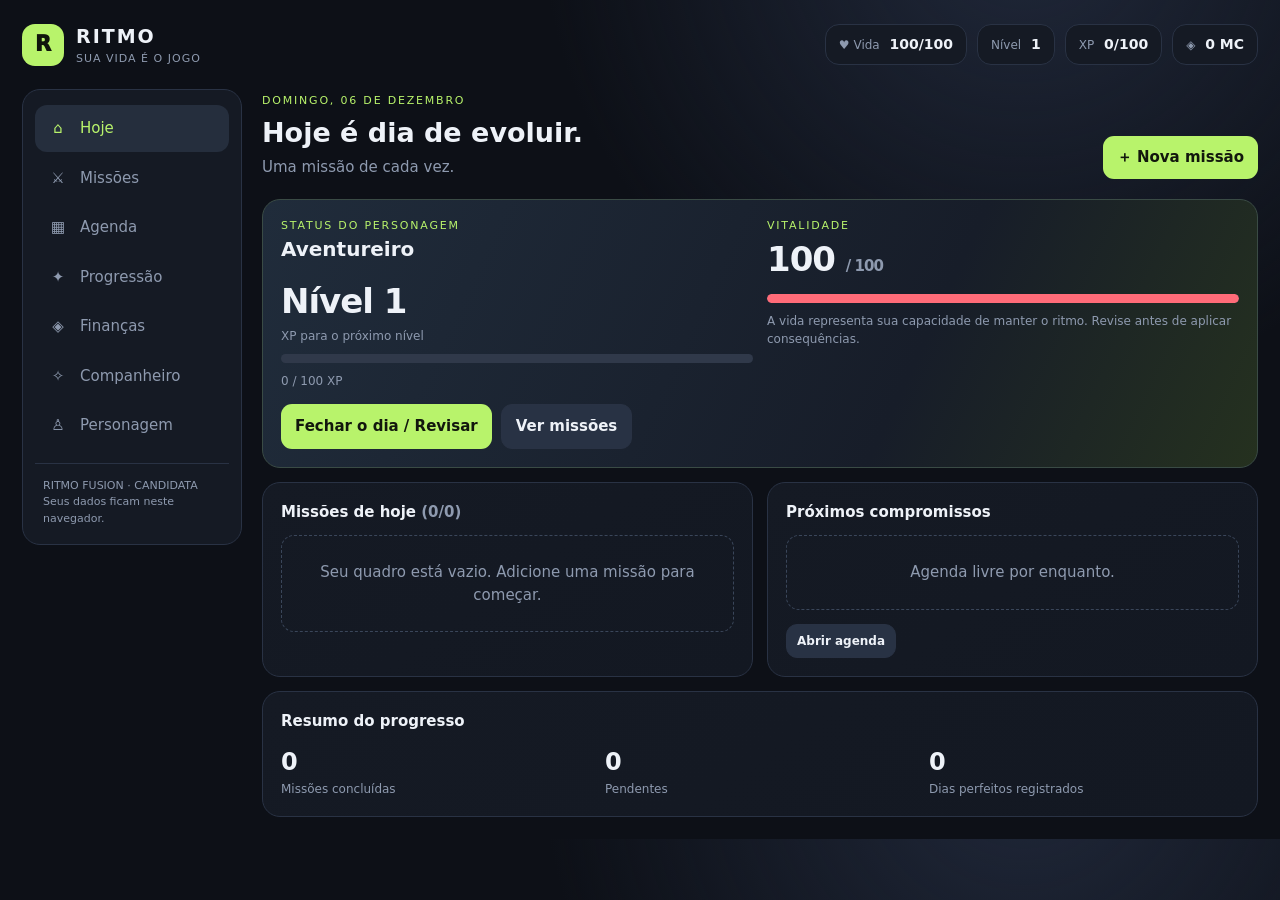
==== ritmo-fusion-completo.html @ b6265503 "Add files via upload" ====
<!DOCTYPE html>
<html lang="pt-BR">
<head>
<meta charset="UTF-8">
<meta name="viewport" content="width=device-width, initial-scale=1.0">
<meta name="theme-color" content="#10131b">
<title>RITMO | Sua vida é o jogo</title>
<style>
:root{--bg:#0d1017;--panel:#151a24;--panel2:#1b2230;--line:#293244;--text:#eef2f8;--muted:#8e9aaf;--lime:#b8f36b;--cyan:#63d8e6;--purple:#a98bff;--red:#ff6b78;--gold:#f5c86a;--radius:18px}
*{box-sizing:border-box}body{margin:0;background:radial-gradient(circle at 80% -10%,#20283a 0,transparent 35%),var(--bg);color:var(--text);font:15px/1.5 Inter,ui-sans-serif,system-ui,-apple-system,Segoe UI,sans-serif}
button,input,select,textarea{font:inherit}button{cursor:pointer;border:0}.app{max-width:1440px;margin:auto;padding:22px}.top{display:flex;align-items:center;justify-content:space-between;gap:18px;margin-bottom:22px}.brand{display:flex;align-items:center;gap:12px}.logo{width:42px;height:42px;border-radius:13px;background:var(--lime);color:#10150c;display:grid;place-items:center;font-weight:950;font-size:21px}.brand h1{font-size:19px;letter-spacing:2px;margin:0}.brand small{display:block;color:var(--muted);font-size:11px;letter-spacing:1px}.hud{display:flex;gap:10px;flex-wrap:wrap}.pill{background:var(--panel);border:1px solid var(--line);border-radius:14px;padding:9px 13px;color:var(--muted);font-size:12px}.pill b{color:var(--text);font-size:14px;margin-left:6px}.layout{display:grid;grid-template-columns:220px minmax(0,1fr);gap:20px}.side{background:var(--panel);border:1px solid var(--line);border-radius:var(--radius);padding:12px;height:max-content;position:sticky;top:16px}.nav{width:100%;display:flex;align-items:center;gap:11px;text-align:left;padding:12px;border-radius:12px;background:transparent;color:var(--muted);margin:3px 0}.nav.active,.nav:hover{background:#252e3d;color:var(--lime)}.nav span:first-child{width:22px;text-align:center}.side-note{border-top:1px solid var(--line);margin-top:14px;padding:14px 8px 5px;color:var(--muted);font-size:11px}.main{min-width:0}.page{display:none}.page.active{display:block}.page-head{display:flex;align-items:flex-end;justify-content:space-between;gap:16px;margin:4px 0 20px}.eyebrow{color:var(--lime);font-size:11px;letter-spacing:1.8px;text-transform:uppercase}.page h2{font-size:27px;margin:3px 0}.muted{color:var(--muted)}.grid{display:grid;gap:14px}.grid.two{grid-template-columns:repeat(2,minmax(0,1fr))}.grid.three{grid-template-columns:repeat(3,minmax(0,1fr))}.card{background:linear-gradient(145deg,var(--panel),#131822);border:1px solid var(--line);border-radius:var(--radius);padding:18px;min-width:0}.card h3{margin:0 0 12px;font-size:15px}.hero{background:linear-gradient(115deg,#202c3b,#171d29 65%,#25311f);border-color:#3a4b45}.hero h3{font-size:20px}.big{font-size:34px;font-weight:800;letter-spacing:-1px}.stat{font-size:24px;font-weight:800}.label{font-size:12px;color:var(--muted)}.bar{height:9px;background:#30394a;border-radius:99px;overflow:hidden;margin:9px 0}.bar i{display:block;height:100%;background:var(--lime);border-radius:99px;width:0;transition:width .25s}.bar.xp i{background:var(--purple)}.bar.hp i{background:var(--red)}.actions{display:flex;gap:9px;flex-wrap:wrap;margin-top:14px}.btn{background:var(--lime);color:#12170d;padding:10px 14px;border-radius:11px;font-weight:750}.btn.secondary{background:#283244;color:var(--text);border:1px solid var(--line)}.btn.danger{background:#542b35;color:#ffdce0}.btn.small{padding:7px 10px;font-size:12px}.list{display:grid;gap:9px}.item{display:flex;align-items:center;gap:12px;padding:12px;background:#1a202c;border:1px solid var(--line);border-radius:13px}.item-main{flex:1;min-width:0}.item-title{font-weight:700}.item-meta{font-size:12px;color:var(--muted)}.tag{font-size:10px;text-transform:uppercase;letter-spacing:.8px;padding:4px 7px;border-radius:7px;background:#283244;color:var(--cyan)}.tag.habit{color:var(--lime)}.tag.daily{color:var(--purple)}.tag.task{color:var(--gold)}.check{width:22px;height:22px;border:1px solid #59667b;border-radius:7px;background:transparent;color:var(--lime);font-weight:900}.check.done{background:#31442a;border-color:var(--lime)}.empty{padding:25px;text-align:center;color:var(--muted);border:1px dashed #3a465a;border-radius:13px}.field{display:grid;gap:6px;margin-bottom:12px}.field label{font-size:12px;color:var(--muted)}input,select,textarea{width:100%;background:#101620;color:var(--text);border:1px solid var(--line);border-radius:10px;padding:10px;outline:none}input:focus,select:focus,textarea:focus{border-color:var(--lime)}.form-grid{display:grid;grid-template-columns:1fr 1fr;gap:10px}.metric{display:flex;justify-content:space-between;gap:10px;padding:10px 0;border-bottom:1px solid var(--line)}.metric:last-child{border:0}.positive{color:var(--lime)}.negative{color:var(--red)}.chart{width:100%;height:210px;display:block}.tabs{display:flex;gap:7px;flex-wrap:wrap;margin-bottom:14px}.filter{padding:7px 11px;background:#202938;color:var(--muted);border-radius:9px;font-size:12px}.filter.active{background:#35452c;color:var(--lime)}.notice{border-left:3px solid var(--gold);padding:11px 13px;background:#29271f;color:#e9d8a9;border-radius:8px;font-size:13px}.bottom{display:none}.modal-backdrop{position:fixed;inset:0;background:#05070bcc;display:none;place-items:center;padding:18px;z-index:5}.modal-backdrop.open{display:grid}.modal{width:min(560px,100%);max-height:90vh;overflow:auto;background:var(--panel);border:1px solid var(--line);border-radius:20px;padding:20px}.modal-head{display:flex;justify-content:space-between;align-items:center;margin-bottom:16px}.close{background:transparent;color:var(--muted);font-size:22px}.toast{position:fixed;bottom:20px;right:20px;background:#26352a;border:1px solid #56734b;color:#e8ffd9;padding:12px 16px;border-radius:12px;display:none;z-index:10}
@media(max-width:850px){.layout{grid-template-columns:1fr}.side{display:none}.bottom{position:fixed;bottom:0;left:0;right:0;display:flex;justify-content:space-around;background:#111722f2;border-top:1px solid var(--line);padding:8px 3px calc(8px + env(safe-area-inset-bottom));z-index:4;backdrop-filter:blur(12px)}.bottom .nav{display:grid;justify-items:center;gap:2px;margin:0;padding:7px 3px;font-size:10px}.bottom .nav span:first-child{font-size:17px}.app{padding:14px 14px 90px}.top{align-items:flex-start}.hud{justify-content:flex-end}.pill{padding:7px 9px}.grid.three{grid-template-columns:1fr 1fr}}@media(max-width:560px){.grid.two,.grid.three,.form-grid{grid-template-columns:1fr}.page-head{align-items:flex-start;flex-direction:column}.brand small{display:none}.hud .pill:nth-child(3){display:none}.big{font-size:29px}}
</style>
</head>
<body>
<div class="app">
<header class="top">
 <div class="brand"><div class="logo">R</div><div><h1>RITMO</h1><small>SUA VIDA É O JOGO</small></div></div>
 <div class="hud">
  <div class="pill">♥ Vida <b id="hudHp">100/100</b></div>
  <div class="pill">Nível <b id="hudLevel">1</b></div>
  <div class="pill">XP <b id="hudXp">0/100</b></div>
  <div class="pill">◈ <b id="hudCoins">0 MC</b></div>
 </div>
</header>
<div class="layout">
<aside class="side" id="sideNav"></aside>
<main class="main">
<section class="page active" id="page-today">
 <div class="page-head"><div><div class="eyebrow" id="todayDate">SEU DIA</div><h2>Hoje é dia de evoluir.</h2><div class="muted" id="greeting">Uma missão de cada vez.</div></div><button class="btn" onclick="openMission()">＋ Nova missão</button></div>
 <div class="card hero">
  <div class="grid two">
   <div><div class="eyebrow">STATUS DO PERSONAGEM</div><h3 id="heroName">Aventureiro</h3><div class="big" id="heroLevel">Nível 1</div><div class="label">XP para o próximo nível</div><div class="bar xp"><i id="heroXpBar"></i></div><div class="label" id="heroXpText">0 / 100 XP</div></div>
   <div><div class="eyebrow">VITALIDADE</div><div class="big" id="heroHp">100 <small style="font-size:15px;color:var(--muted)">/ 100</small></div><div class="bar hp"><i id="heroHpBar"></i></div><div class="label">A vida representa sua capacidade de manter o ritmo. Revise antes de aplicar consequências.</div></div>
  </div>
  <div class="actions"><button class="btn" onclick="go('review')">Fechar o dia / Revisar</button><button class="btn secondary" onclick="go('missions')">Ver missões</button></div>
 </div>
 <div class="grid two" style="margin-top:14px">
  <div class="card"><h3>Missões de hoje <span class="muted" id="todayCount"></span></h3><div class="list" id="todayMissions"></div></div>
  <div class="card"><h3>Próximos compromissos</h3><div class="list" id="todayEvents"></div><div class="actions"><button class="btn secondary small" onclick="go('agenda')">Abrir agenda</button></div></div>
 </div>
 <div class="card" style="margin-top:14px"><h3>Resumo do progresso</h3><div class="grid three"><div><div class="stat" id="doneStat">0</div><div class="label">Missões concluídas</div></div><div><div class="stat" id="pendingStat">0</div><div class="label">Pendentes</div></div><div><div class="stat" id="streakStat">0</div><div class="label">Dias perfeitos registrados</div></div></div></div>
</section>
<section class="page" id="page-missions">
 <div class="page-head"><div><div class="eyebrow">EXECUÇÃO</div><h2>Missões</h2><div class="muted">Transforme intenção em ação.</div></div><button class="btn" onclick="openMission()">＋ Nova missão</button></div>
 <div class="tabs" id="missionFilters"><button class="filter active" data-filter="all">Todas</button><button class="filter" data-filter="habit">Hábitos</button><button class="filter" data-filter="daily">Diárias</button><button class="filter" data-filter="task">Tarefas</button><button class="filter" data-filter="pending">Pendentes</button><button class="filter" data-filter="done">Concluídas</button></div>
 <div class="card"><div class="list" id="allMissions"></div></div>
</section>
<section class="page" id="page-agenda">
 <div class="page-head"><div><div class="eyebrow">TEMPO E COMPROMISSOS</div><h2>Agenda</h2><div class="muted">Enxergue o que vem pela frente.</div></div></div>
 <div class="grid two"><div class="card"><h3>Novo compromisso</h3><form id="eventForm"><div class="field"><label>Título</label><input id="eventTitle" required placeholder="Ex.: Estudar Python"></div><div class="form-grid"><div class="field"><label>Data</label><input id="eventDate" type="date" required></div><div class="field"><label>Horário</label><input id="eventTime" type="time"></div></div><div class="field"><label>Descrição</label><textarea id="eventDesc" rows="2" placeholder="Detalhes opcionais"></textarea></div><button class="btn">Salvar compromisso</button></form></div><div class="card"><h3>Compromissos cadastrados</h3><div class="list" id="eventList"></div></div></div>
</section>
<section class="page" id="page-progression">
 <div class="page-head"><div><div class="eyebrow">EVOLUÇÃO DO JOGADOR</div><h2>Progressão</h2><div class="muted">O histórico mostra o caminho, não só o placar.</div></div></div>
 <div class="grid three"><div class="card"><div class="label">Nível atual</div><div class="stat" id="progLevel">1</div></div><div class="card"><div class="label">XP acumulado</div><div class="stat" id="progXp">0</div></div><div class="card"><div class="label">Dias perfeitos</div><div class="stat" id="progPerfect">0</div></div></div>
 <div class="grid two" style="margin-top:14px"><div class="card"><h3>Conquistas</h3><div class="list" id="achievements"></div></div><div class="card"><h3>Vitórias pessoais</h3><form id="winForm"><div class="field"><label>Qual foi sua vitória?</label><input id="winTitle" required placeholder="Ex.: Terminei um curso"></div><button class="btn">Registrar vitória</button></form><div class="list" id="wins" style="margin-top:12px"></div></div></div>
 <div class="card" style="margin-top:14px"><h3>Histórico de atividade</h3><div class="list" id="history"></div></div>
</section>
<section class="page" id="page-finance">
 <div class="page-head"><div><div class="eyebrow">ECONOMIA DO JOGO</div><h2>Finanças</h2><div class="muted">Entradas, saídas e evolução dos microcoins.</div></div><button class="btn" onclick="openTransaction()">＋ Movimentação</button></div>
 <div class="grid three"><div class="card"><div class="label">Saldo atual</div><div class="stat" id="balance">0 MC</div></div><div class="card"><div class="label">Total de entradas</div><div class="stat positive" id="income">+0 MC</div></div><div class="card"><div class="label">Total de saídas</div><div class="stat negative" id="expense">-0 MC</div></div></div>
 <div class="grid two" style="margin-top:14px"><div class="card"><h3>Entradas × saídas</h3><canvas id="financeChart" class="chart" aria-label="Gráfico de entradas e saídas"></canvas><div class="label">Valores acumulados registrados no histórico.</div></div><div class="card"><h3>Registrar movimentação</h3><form id="transactionForm"><div class="form-grid"><div class="field"><label>Tipo</label><select id="txType"><option value="in">Entrada</option><option value="out">Saída</option></select></div><div class="field"><label>Valor em MC</label><input id="txAmount" type="number" min="1" required></div></div><div class="field"><label>Categoria</label><select id="txCategory"><option>Recompensa de missão</option><option>Bônus</option><option>Curativo</option><option>Consumível</option><option>Desbloqueio</option><option>Outro</option></select></div><div class="field"><label>Descrição</label><input id="txDesc" placeholder="Detalhe da movimentação"></div><button class="btn">Registrar</button></form></div></div>
 <div class="card" style="margin-top:14px"><h3>Extrato</h3><div class="list" id="transactions"></div></div>
 <p class="notice" style="margin-top:14px">Microcoins e XP são sistemas separados. Esta versão registra movimentações manuais e recompensas demonstrativas. Regras definitivas de recompensa, loja e conversão precisam ser homologadas.</p>
</section>
<section class="page" id="page-companion">
 <div class="page-head"><div><div class="eyebrow">CENTRAL DE APOIO</div><h2>Companheiro</h2><div class="muted">Um espaço para pensar o próximo movimento.</div></div></div>
 <div class="card"><div class="eyebrow">WATTSON LOCAL · DEMONSTRAÇÃO</div><h3>Como posso ajudar na sua jornada?</h3><div class="list" id="chatMessages"><div class="item"><div class="item-main">Vamos transformar seus objetivos em missões claras. O que está ocupando sua cabeça hoje?</div></div></div><form id="chatForm" style="display:flex;gap:8px;margin-top:14px"><input id="chatInput" placeholder="Escreva sua mensagem..." required><button class="btn">Enviar</button></form><p class="label" style="margin-top:10px">Este companheiro é local e demonstrativo. Não há conexão com um modelo de IA nesta versão.</p></div>
</section>
<section class="page" id="page-character">
 <div class="page-head"><div><div class="eyebrow">IDENTIDADE</div><h2>Personagem</h2><div class="muted">Configure quem está vivendo esta jornada.</div></div></div>
 <div class="grid two"><div class="card"><h3>Ficha do personagem</h3><form id="profileForm"><div class="field"><label>Seu nome</label><input id="profileName" placeholder="Como podemos chamar você?"></div><div class="field"><label>Nome de guerreiro</label><input id="warriorName" placeholder="Seu codinome"></div><div class="field"><label>Classe</label><select id="className"><option>Explorador</option><option>Guardião</option><option>Cientista</option><option>Artista</option><option>Batedor</option></select></div><div class="field"><label>Objetivo principal</label><textarea id="goal" rows="3" placeholder="O que você quer construir?"></textarea></div><div class="field"><label>Regra pessoal</label><input id="personalRule" placeholder="Ex.: Feito é melhor que perfeito"></div><button class="btn">Salvar personagem</button></form></div><div class="card"><h3>Regras de jornada</h3><p class="muted">As consequências são aplicadas somente após sua revisão. O RITMO não deve presumir que uma missão falhou só porque não foi marcada.</p><div class="metric"><span>Confirmação manual</span><b class="positive">Ativa</b></div><div class="metric"><span>Vida excedente</span><b>Não convertida automaticamente</b></div><div class="metric"><span>Histórico</span><b>Local neste dispositivo</b></div><div class="actions"><button class="btn secondary" onclick="exportData()">Exportar dados</button><button class="btn danger" onclick="resetData()">Zerar demonstração</button></div></div></div>
</section>
<section class="page" id="page-review">
 <div class="page-head"><div><div class="eyebrow">FECHAMENTO DO DIA</div><h2>Revisão diária</h2><div class="muted">Você confirma o que aconteceu. Só então o sistema calcula consequências.</div></div><button class="btn secondary" onclick="go('today')">Voltar</button></div>
 <div class="card"><h3>Como foi seu dia?</h3><div class="grid three" id="reviewStats"></div><div class="notice" style="margin:14px 0">Marque cada missão como concluída ou não realizada. Missões sem confirmação ficam pendentes e não geram dano automaticamente.</div><div class="list" id="reviewList"></div><div class="field" style="margin-top:14px"><label>Nota sobre o dia (opcional)</label><textarea id="reviewNote" rows="3" placeholder="O que funcionou? O que dificultou?"></textarea></div><button class="btn" onclick="saveReview()">Confirmar revisão</button></div>
</section>
</main></div>
<nav class="bottom" id="bottomNav"></nav>
</div>
<div class="modal-backdrop" id="missionModal"><div class="modal"><div class="modal-head"><h3>Nova missão</h3><button class="close" onclick="closeModal('missionModal')">×</button></div><form id="missionForm"><div class="field"><label>Nome da missão</label><input id="missionTitle" required placeholder="Ex.: Estudar programação"></div><div class="field"><label>Descrição</label><textarea id="missionDescription" rows="2"></textarea></div><div class="form-grid"><div class="field"><label>Categoria</label><select id="missionType"><option value="habit">Hábito</option><option value="daily">Diária</option><option value="task">Tarefa</option></select></div><div class="field"><label>Prioridade</label><select id="missionPriority"><option>Normal</option><option>Alta</option><option>Crítica</option></select></div><div class="field"><label>XP da missão</label><input id="missionXp" type="number" min="1" value="20"></div><div class="field"><label>Impacto na vida</label><input id="missionDamage" type="number" min="0" value="5"></div><div class="field"><label>Horário</label><input id="missionTime" type="time"></div><div class="field"><label>Duração (min)</label><input id="missionDuration" type="number" min="5" max="480" value="30"></div><div class="field"><label>Data de início</label><input id="missionStart" type="date"></div><div class="field"><label>Prazo (opcional)</label><input id="missionDue" type="date"></div></div><div class="field"><label>Dias da semana para hábitos/diárias</label><input id="missionDays" placeholder="Ex.: seg, qua, sex"></div><button class="btn">Salvar missão</button></form></div></div>
<div class="modal-backdrop" id="transactionModal"><div class="modal"><div class="modal-head"><h3>Movimentação financeira</h3><button class="close" onclick="closeModal('transactionModal')">×</button></div><p class="muted">Use o formulário da aba Finanças para registrar entradas e saídas.</p><button class="btn" onclick="closeModal('transactionModal');go('finance')">Ir para Finanças</button></div></div>
<div class="toast" id="toast"></div>
<script>
const KEY='ritmo_fusion_v1';
const today=()=>new Date().toISOString().slice(0,10);
const seed={profile:{name:'Aventureiro',warrior:'',className:'Explorador',goal:'',rule:''},level:1,xp:0,hp:100,maxHp:100,coins:0,missions:[],events:[],transactions:[],history:[],wins:[],perfectDays:0,lastReview:null};
let state=load();
function load(){try{return {...seed,...JSON.parse(localStorage.getItem(KEY)||'{}')}}catch{return structuredClone(seed)}}
function save(){localStorage.setItem(KEY,JSON.stringify(state));render()}
function toast(s){let t=document.getElementById('toast');t.textContent=s;t.style.display='block';setTimeout(()=>t.style.display='none',2300)}
const navItems=[['today','⌂','Hoje'],['missions','⚔','Missões'],['agenda','▦','Agenda'],['progression','✦','Progressão'],['finance','◈','Finanças'],['companion','✧','Companheiro'],['character','♙','Personagem']];
function navHtml(){return navItems.map(([id,ic,n])=>`<button class="nav ${id==='today'?'active':''}" data-page="${id}"><span>${ic}</span><span>${n}</span></button>`).join('')}
document.getElementById('sideNav').innerHTML=navHtml()+'<div class="side-note">RITMO FUSION · CANDIDATA<br>Seus dados ficam neste navegador.</div>';
document.getElementById('bottomNav').innerHTML=navHtml();
function go(id){document.querySelectorAll('.page').forEach(p=>p.classList.toggle('active',p.id==='page-'+id));document.querySelectorAll('.nav').forEach(n=>n.classList.toggle('active',n.dataset.page===id));if(id==='review')renderReview();window.scrollTo({top:0,behavior:'smooth'})}
document.addEventListener('click',e=>{let n=e.target.closest('[data-page]');if(n)go(n.dataset.page)});
function openMission(){document.getElementById('missionStart').value=today();document.getElementById('missionModal').classList.add('open')}
function closeModal(id){document.getElementById(id).classList.remove('open')}
document.querySelectorAll('.modal-backdrop').forEach(m=>m.addEventListener('click',e=>{if(e.target===m)m.classList.remove('open')}));
document.getElementById('missionForm').addEventListener('submit',e=>{e.preventDefault();state.missions.push({id:crypto.randomUUID(),title:val('missionTitle'),description:val('missionDescription'),type:val('missionType'),priority:val('missionPriority'),xp:+val('missionXp'),damage:+val('missionDamage'),time:val('missionTime'),duration:+val('missionDuration'),start:val('missionStart'),due:val('missionDue'),days:val('missionDays'),done:false,created:today()});e.target.reset();closeModal('missionModal');save();toast('Missão criada.')});
function val(id){return document.getElementById(id).value}
function missionRow(m,review=false){return `<div class="item"><button class="check ${m.done?'done':''}" onclick="toggleMission('${m.id}')">${m.done?'✓':''}</button><div class="item-main"><div class="item-title">${esc(m.title)}</div><div class="item-meta">${m.type} · ${m.xp} XP · ${m.time||'Sem horário'} ${m.due?'· Prazo '+m.due:''}</div></div><span class="tag ${m.type}">${m.type}</span>${review?`<button class="btn small secondary" onclick="markFailed('${m.id}')">Não realizada</button>`:`<button class="btn small secondary" onclick="removeMission('${m.id}')">×</button>`}</div>`}
function esc(s=''){return String(s).replace(/[&<>"']/g,c=>({'&':'&amp;','<':'&lt;','>':'&gt;','"':'&quot;',"'":'&#39;'}[c]))}
function toggleMission(id){let m=state.missions.find(x=>x.id===id);if(!m)return;m.done=!m.done;if(m.done){state.xp+=m.xp;let lv=100*state.level;if(state.xp>=lv){state.xp-=lv;state.level++;state.maxHp+=5;state.hp=Math.min(state.maxHp,state.hp+10);toast('Level up! Você evoluiu.')}let reward=Math.max(1,Math.round(m.xp/10));state.coins+=reward;state.transactions.push({id:crypto.randomUUID(),type:'in',amount:reward,category:'Recompensa de missão',desc:m.title,date:today()});}save()}
function removeMission(id){state.missions=state.missions.filter(x=>x.id!==id);save()}
function markFailed(id){let m=state.missions.find(x=>x.id===id);if(m){m.review='failed';toast('Marcada para revisão como não realizada.')}renderReview()}
function renderMissions(){let f=document.querySelector('.filter.active')?.dataset.filter||'all';let arr=state.missions.filter(m=>f==='all'||f===m.type||f==='pending'&&!m.done||f==='done'&&m.done);document.getElementById('allMissions').innerHTML=arr.length?arr.map(m=>missionRow(m)).join(''):'<div class="empty">Nenhuma missão neste filtro. Crie a primeira.</div>';document.getElementById('todayMissions').innerHTML=state.missions.length?state.missions.slice(0,5).map(m=>missionRow(m)).join(''):'<div class="empty">Seu quadro está vazio. Adicione uma missão para começar.</div>';document.getElementById('todayCount').textContent=`(${state.missions.filter(m=>m.done).length}/${state.missions.length})`;document.getElementById('doneStat').textContent=state.missions.filter(m=>m.done).length;document.getElementById('pendingStat').textContent=state.missions.filter(m=>!m.done).length}
document.getElementById('missionFilters').addEventListener('click',e=>{let b=e.target.closest('[data-filter]');if(!b)return;document.querySelectorAll('.filter').forEach(x=>x.classList.toggle('active',x===b));renderMissions()});
document.getElementById('eventForm').addEventListener('submit',e=>{e.preventDefault();state.events.push({id:crypto.randomUUID(),title:val('eventTitle'),date:val('eventDate'),time:val('eventTime'),desc:val('eventDesc')});e.target.reset();save();toast('Compromisso salvo.')});
function renderEvents(){let a=state.events.slice().sort((x,y)=>(x.date+x.time).localeCompare(y.date+y.time));let html=a.map(ev=>`<div class="item"><div class="item-main"><div class="item-title">${esc(ev.title)}</div><div class="item-meta">${ev.date} · ${ev.time||'Horário livre'} ${ev.desc?'· '+esc(ev.desc):''}</div></div><button class="btn small secondary" onclick="removeEvent('${ev.id}')">×</button></div>`).join('')||'<div class="empty">Nenhum compromisso cadastrado.</div>';document.getElementById('eventList').innerHTML=html;document.getElementById('todayEvents').innerHTML=a.filter(x=>x.date>=today()).slice(0,4).map(x=>`<div class="item"><div class="item-main"><div class="item-title">${esc(x.title)}</div><div class="item-meta">${x.date} · ${x.time||'Sem horário'}</div></div></div>`).join('')||'<div class="empty">Agenda livre por enquanto.</div>'}
function removeEvent(id){state.events=state.events.filter(x=>x.id!==id);save()}
function renderReview(){let pending=state.missions.filter(m=>!m.done);document.getElementById('reviewStats').innerHTML=`<div class="card"><div class="label">Concluídas</div><div class="stat positive">${state.missions.filter(m=>m.done).length}</div></div><div class="card"><div class="label">Pendentes</div><div class="stat">${pending.length}</div></div><div class="card"><div class="label">Vida atual</div><div class="stat">${state.hp}/${state.maxHp}</div></div>`;document.getElementById('reviewList').innerHTML=state.missions.length?state.missions.map(m=>`<div class="item"><div class="item-main"><div class="item-title">${esc(m.title)}</div><div class="item-meta">${m.done?'Concluída':'Ainda não confirmada'} · impacto potencial ${m.damage} HP</div></div><span class="tag">${m.done?'OK':'REVISAR'}</span></div>`).join(''):'<div class="empty">Não há missões cadastradas.</div>'}
function saveReview(){let failed=state.missions.filter(m=>!m.done);let damage=failed.reduce((s,m)=>s+m.damage,0);state.hp=Math.max(0,state.hp-damage);state.history.unshift({date:today(),done:state.missions.filter(m=>m.done).length,failed:failed.length,damage,note:val('reviewNote')});if(failed.length===0&&state.missions.length){state.perfectDays++;state.hp=Math.min(state.maxHp,state.hp+10);state.history[0].perfect=true}state.lastReview=today();state.missions.forEach(m=>{m.done=false;m.review=null});save();toast(`Revisão salva. ${damage} de dano aplicado após sua confirmação.`);go('today')}
document.getElementById('winForm').addEventListener('submit',e=>{e.preventDefault();state.wins.unshift({title:val('winTitle'),date:today()});e.target.reset();save();toast('Vitória registrada.')});
function renderProgress(){document.getElementById('progLevel').textContent=state.level;document.getElementById('progXp').textContent=state.xp;document.getElementById('progPerfect').textContent=state.perfectDays;document.getElementById('streakStat').textContent=state.perfectDays;document.getElementById('wins').innerHTML=state.wins.map(w=>`<div class="item"><div class="item-main"><b>${esc(w.title)}</b><div class="item-meta">${w.date}</div></div></div>`).join('')||'<div class="empty">Suas vitórias aparecerão aqui.</div>';let ach=[['Primeiro passo',state.missions.length>0],['Em movimento',state.missions.some(m=>m.done)],['Nível 2',state.level>=2],['Dia perfeito',state.perfectDays>0]];document.getElementById('achievements').innerHTML=ach.map(([n,ok])=>`<div class="item"><div class="item-main">${n}</div><span class="tag">${ok?'DESBLOQUEADA':'BLOQUEADA'}</span></div>`).join('');document.getElementById('history').innerHTML=state.history.map(h=>`<div class="item"><div class="item-main"><b>${h.date}</b><div class="item-meta">${h.done} concluídas · ${h.failed} não realizadas · ${h.damage} HP de dano ${h.perfect?'· Dia perfeito':''}</div></div></div>`).join('')||'<div class="empty">O histórico será construído conforme você fecha os dias.</div>'}
document.getElementById('transactionForm').addEventListener('submit',e=>{e.preventDefault();let type=val('txType'),amount=+val('txAmount');if(!amount||amount<1)return;if(type==='out'&&amount>state.coins){toast('Saldo insuficiente.');return}state.transactions.push({id:crypto.randomUUID(),type,amount,category:val('txCategory'),desc:val('txDesc'),date:today()});state.coins+=type==='in'?amount:-amount;e.target.reset();save();toast('Movimentação registrada.')});
function renderFinance(){let ins=state.transactions.filter(t=>t.type==='in').reduce((s,t)=>s+t.amount,0),outs=state.transactions.filter(t=>t.type==='out').reduce((s,t)=>s+t.amount,0);document.getElementById('balance').textContent=state.coins+' MC';document.getElementById('income').textContent='+'+ins+' MC';document.getElementById('expense').textContent='-'+outs+' MC';document.getElementById('transactions').innerHTML=state.transactions.slice().reverse().map(t=>`<div class="item"><div class="item-main"><div class="item-title">${esc(t.desc||t.category)}</div><div class="item-meta">${t.date} · ${esc(t.category)}</div></div><b class="${t.type==='in'?'positive':'negative'}">${t.type==='in'?'+':'-'}${t.amount} MC</b></div>`).join('')||'<div class="empty">Nenhuma movimentação ainda.</div>';drawChart(ins,outs)}
function drawChart(ins,outs){let c=document.getElementById('financeChart'),ctx=c.getContext('2d'),w=c.clientWidth||400,h=210,dpr=devicePixelRatio||1;c.width=w*dpr;c.height=h*dpr;ctx.scale(dpr,dpr);ctx.clearRect(0,0,w,h);let max=Math.max(ins,outs,10),base=h-32;ctx.strokeStyle='#354052';ctx.beginPath();ctx.moveTo(25,base);ctx.lineTo(w-15,base);ctx.stroke();let bw=Math.min(70,w/4);[[ins,'#b8f36b',w*.32,'Entradas'],[outs,'#ff6b78',w*.66,'Saídas']].forEach(([v,color,x,label])=>{let bh=(v/max)*(h-70);ctx.fillStyle=color;ctx.beginPath();ctx.roundRect(x-bw/2,base-bh,bw,bh,7);ctx.fill();ctx.fillStyle='#e7edf6';ctx.textAlign='center';ctx.font='12px sans-serif';ctx.fillText(v+' MC',x,base-bh-9);ctx.fillStyle='#8e9aaf';ctx.fillText(label,x,base+19)})}
document.getElementById('profileForm').addEventListener('submit',e=>{e.preventDefault();state.profile={name:val('profileName'),warrior:val('warriorName'),className:val('className'),goal:val('goal'),rule:val('personalRule')};save();toast('Personagem atualizado.')});
function renderProfile(){let p=state.profile;document.getElementById('profileName').value=p.name||'';document.getElementById('warriorName').value=p.warrior||'';document.getElementById('className').value=p.className||'Explorador';document.getElementById('goal').value=p.goal||'';document.getElementById('personalRule').value=p.rule||''}
document.getElementById('chatForm').addEventListener('submit',e=>{e.preventDefault();let s=val('chatInput');let box=document.getElementById('chatMessages');box.innerHTML+=`<div class="item"><div class="item-main"><b>Você</b><br>${esc(s)}</div></div><div class="item"><div class="item-main"><b>Companheiro</b><br>Mensagem registrada. Posso ajudar a transformar isso em uma missão. Nesta versão, ainda não estou conectado a um modelo de IA.</div></div>`;e.target.reset();box.scrollTop=box.scrollHeight});
function exportData(){let blob=new Blob([JSON.stringify(state,null,2)],{type:'application/json'}),a=document.createElement('a');a.href=URL.createObjectURL(blob);a.download='ritmo-backup-'+today()+'.json';a.click();URL.revokeObjectURL(a.href)}
function resetData(){if(confirm('Isso apagará os dados locais desta demonstração. Deseja continuar?')){localStorage.removeItem(KEY);state=structuredClone(seed);save();renderProfile();toast('Demonstração reiniciada.')}}
function render(){let p=state.profile;document.getElementById('hudHp').textContent=state.hp+'/'+state.maxHp;document.getElementById('hudLevel').textContent=state.level;document.getElementById('hudXp').textContent=state.xp+'/'+(state.level*100);document.getElementById('hudCoins').textContent=state.coins+' MC';document.getElementById('heroName').textContent=p.warrior||p.name||'Aventureiro';document.getElementById('heroLevel').textContent='Nível '+state.level;document.getElementById('heroXpBar').style.width=Math.min(100,state.xp/(state.level*100)*100)+'%';document.getElementById('heroXpText').textContent=state.xp+' / '+state.level*100+' XP';document.getElementById('heroHp').innerHTML=state.hp+' <small style="font-size:15px;color:var(--muted)">/ '+state.maxHp+'</small>';document.getElementById('heroHpBar').style.width=state.hp/state.maxHp*100+'%';document.getElementById('todayDate').textContent=new Date().toLocaleDateString('pt-BR',{weekday:'long',day:'2-digit',month:'long'}).toUpperCase();document.getElementById('greeting').textContent=p.goal?'Objetivo atual: '+p.goal:'Uma missão de cada vez.';renderMissions();renderEvents();renderProgress();renderFinance();renderProfile()}
document.getElementById('eventDate').value=today();
render();
</script>
</body>
</html>
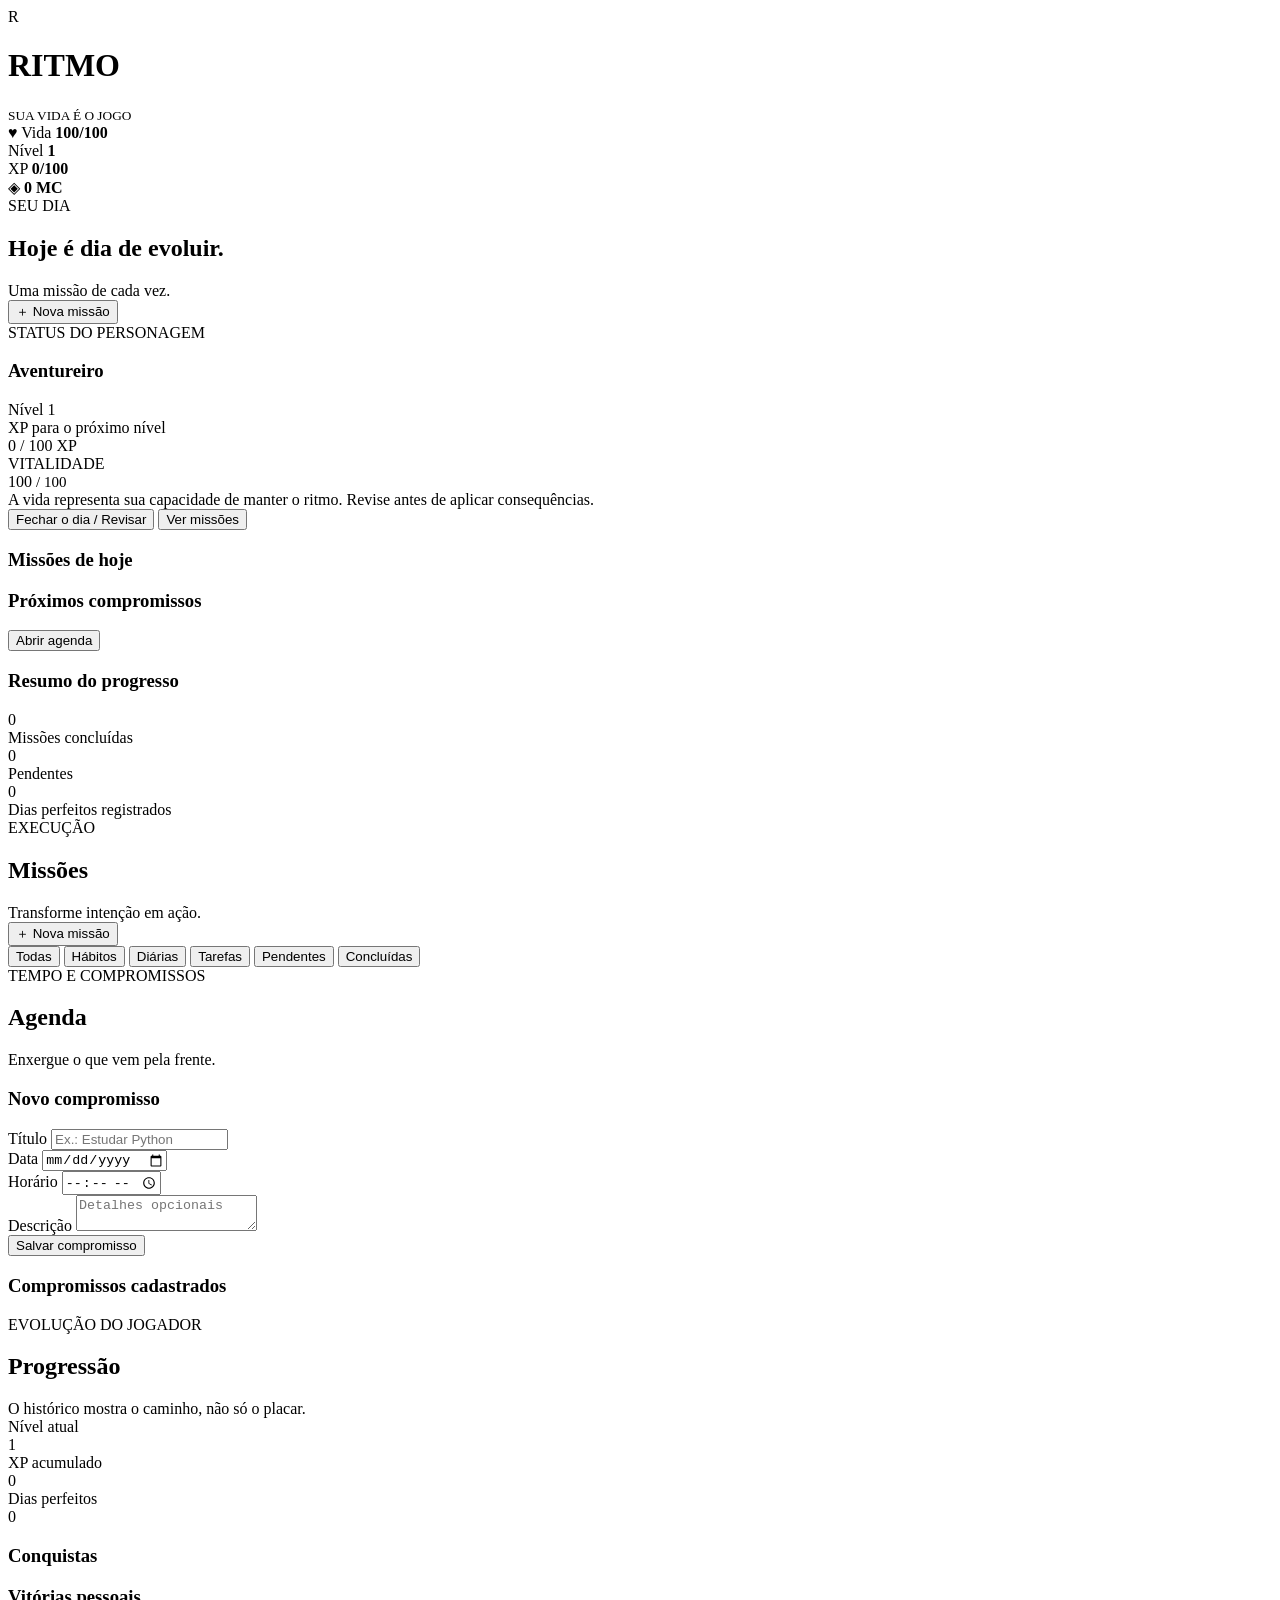
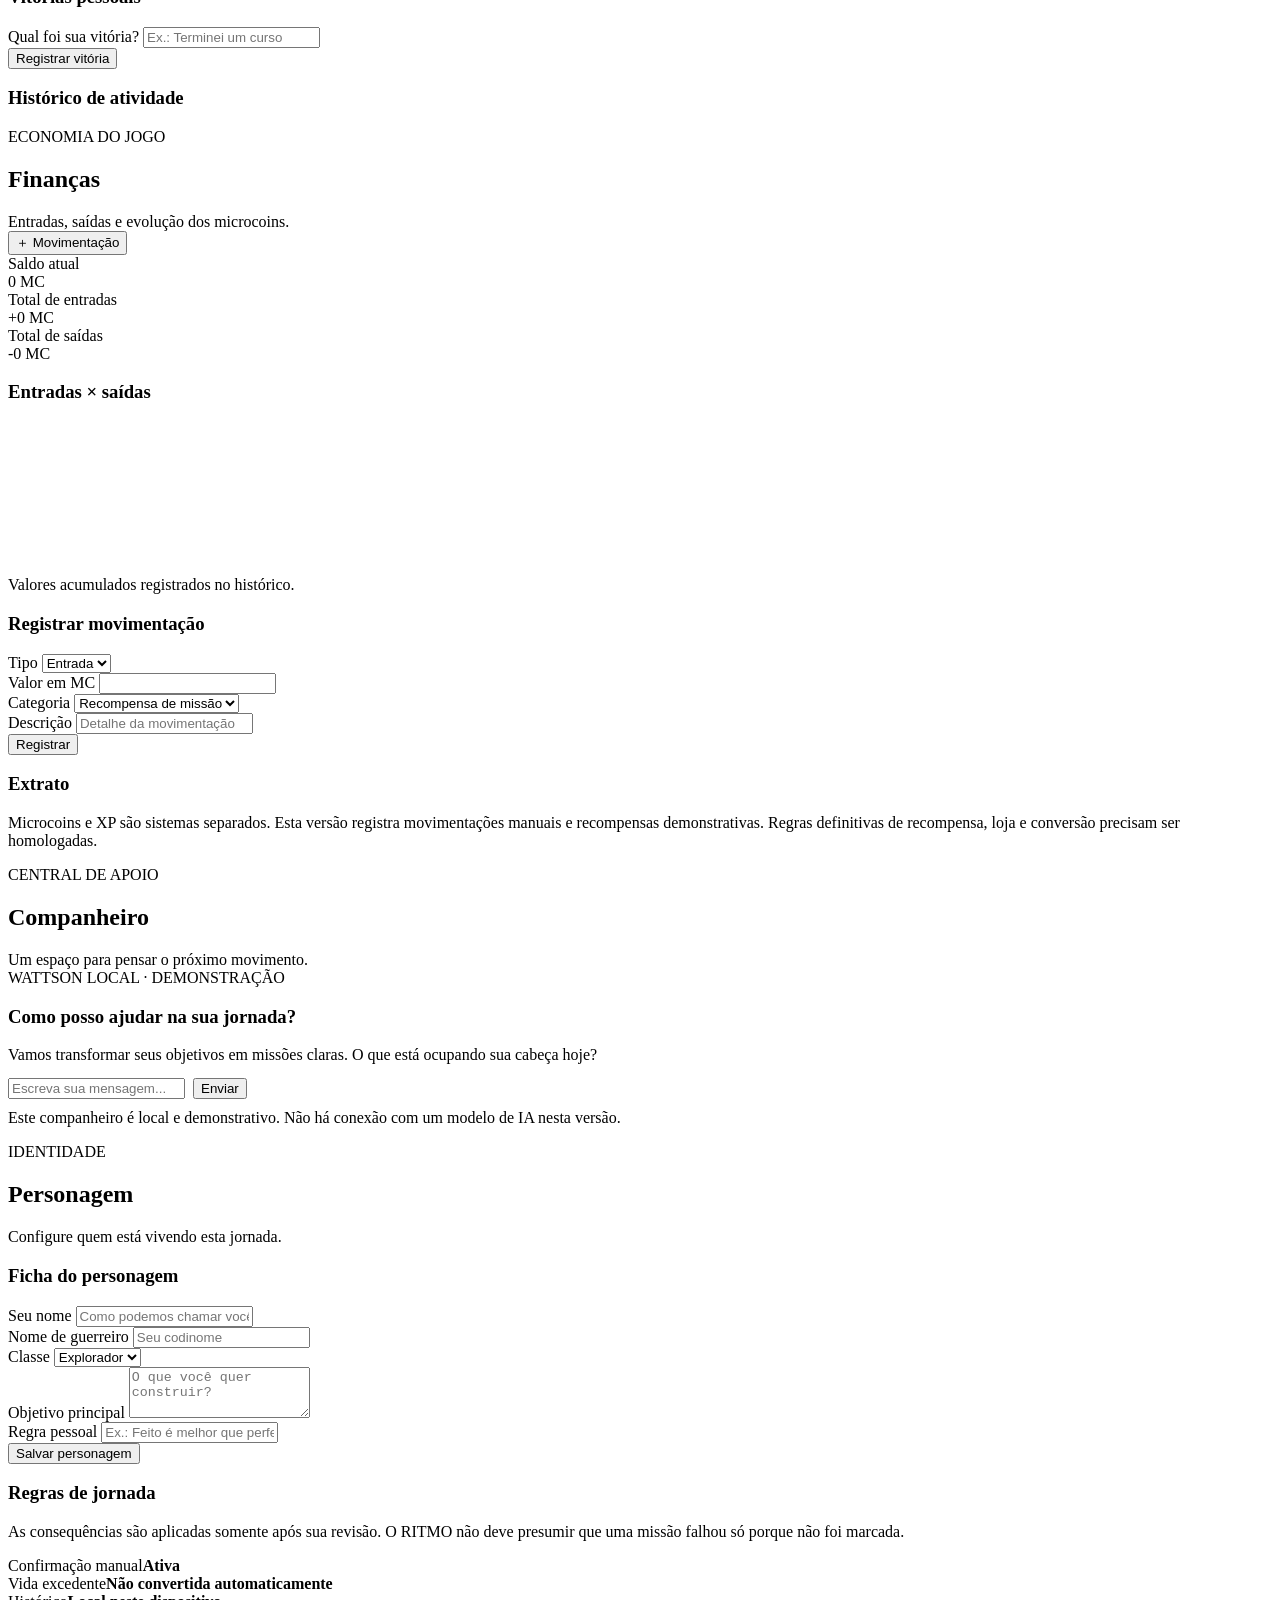
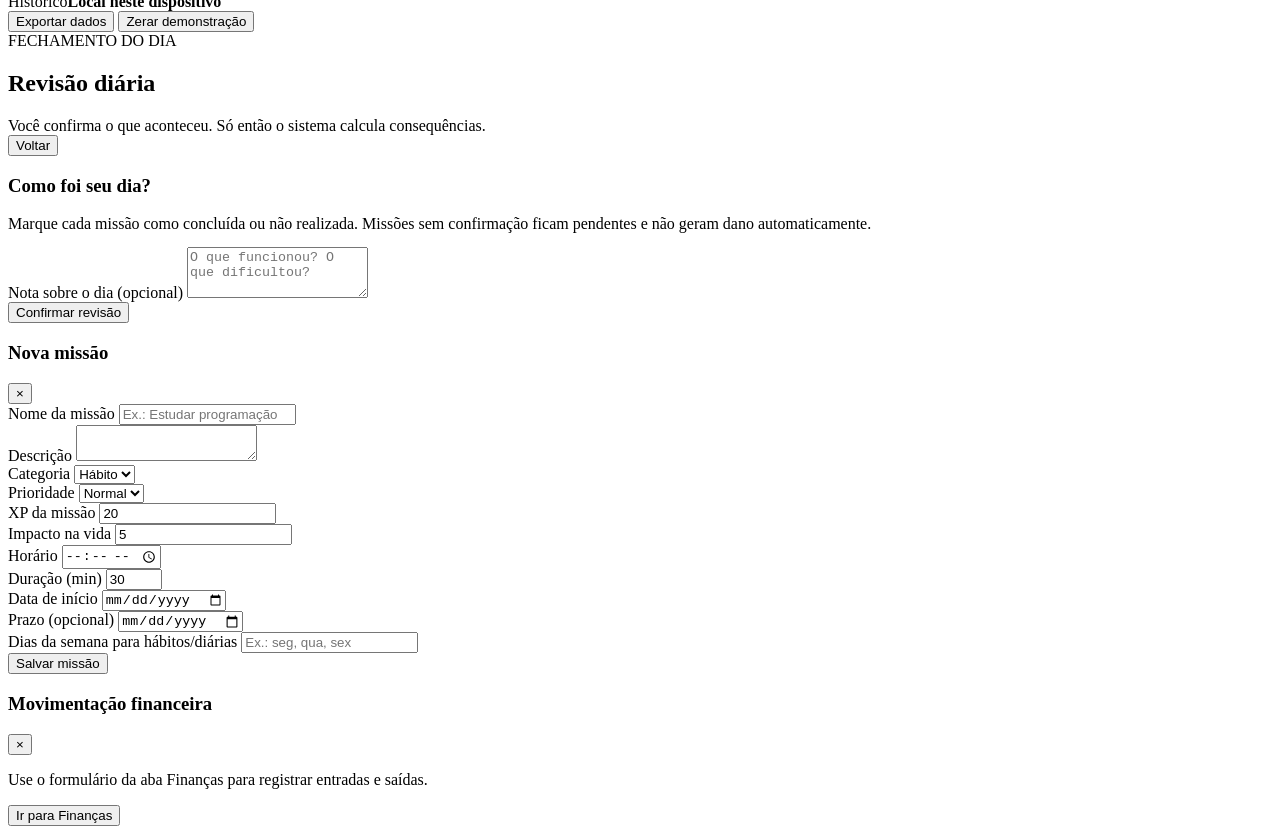
==== commit e3eb6002: "Update ritmo-fusion-completo.html" ====
--- a/ritmo-fusion-completo.html
+++ b/ritmo-fusion-completo.html
@@ -5,17 +5,15 @@
 <meta name="viewport" content="width=device-width, initial-scale=1.0">
 <meta name="theme-color" content="#10131b">
 <title>RITMO | Sua vida é o jogo</title>
-<style>
-:root{--bg:#0d1017;--panel:#151a24;--panel2:#1b2230;--line:#293244;--text:#eef2f8;--muted:#8e9aaf;--lime:#b8f36b;--cyan:#63d8e6;--purple:#a98bff;--red:#ff6b78;--gold:#f5c86a;--radius:18px}
-*{box-sizing:border-box}body{margin:0;background:radial-gradient(circle at 80% -10%,#20283a 0,transparent 35%),var(--bg);color:var(--text);font:15px/1.5 Inter,ui-sans-serif,system-ui,-apple-system,Segoe UI,sans-serif}
-button,input,select,textarea{font:inherit}button{cursor:pointer;border:0}.app{max-width:1440px;margin:auto;padding:22px}.top{display:flex;align-items:center;justify-content:space-between;gap:18px;margin-bottom:22px}.brand{display:flex;align-items:center;gap:12px}.logo{width:42px;height:42px;border-radius:13px;background:var(--lime);color:#10150c;display:grid;place-items:center;font-weight:950;font-size:21px}.brand h1{font-size:19px;letter-spacing:2px;margin:0}.brand small{display:block;color:var(--muted);font-size:11px;letter-spacing:1px}.hud{display:flex;gap:10px;flex-wrap:wrap}.pill{background:var(--panel);border:1px solid var(--line);border-radius:14px;padding:9px 13px;color:var(--muted);font-size:12px}.pill b{color:var(--text);font-size:14px;margin-left:6px}.layout{display:grid;grid-template-columns:220px minmax(0,1fr);gap:20px}.side{background:var(--panel);border:1px solid var(--line);border-radius:var(--radius);padding:12px;height:max-content;position:sticky;top:16px}.nav{width:100%;display:flex;align-items:center;gap:11px;text-align:left;padding:12px;border-radius:12px;background:transparent;color:var(--muted);margin:3px 0}.nav.active,.nav:hover{background:#252e3d;color:var(--lime)}.nav span:first-child{width:22px;text-align:center}.side-note{border-top:1px solid var(--line);margin-top:14px;padding:14px 8px 5px;color:var(--muted);font-size:11px}.main{min-width:0}.page{display:none}.page.active{display:block}.page-head{display:flex;align-items:flex-end;justify-content:space-between;gap:16px;margin:4px 0 20px}.eyebrow{color:var(--lime);font-size:11px;letter-spacing:1.8px;text-transform:uppercase}.page h2{font-size:27px;margin:3px 0}.muted{color:var(--muted)}.grid{display:grid;gap:14px}.grid.two{grid-template-columns:repeat(2,minmax(0,1fr))}.grid.three{grid-template-columns:repeat(3,minmax(0,1fr))}.card{background:linear-gradient(145deg,var(--panel),#131822);border:1px solid var(--line);border-radius:var(--radius);padding:18px;min-width:0}.card h3{margin:0 0 12px;font-size:15px}.hero{background:linear-gradient(115deg,#202c3b,#171d29 65%,#25311f);border-color:#3a4b45}.hero h3{font-size:20px}.big{font-size:34px;font-weight:800;letter-spacing:-1px}.stat{font-size:24px;font-weight:800}.label{font-size:12px;color:var(--muted)}.bar{height:9px;background:#30394a;border-radius:99px;overflow:hidden;margin:9px 0}.bar i{display:block;height:100%;background:var(--lime);border-radius:99px;width:0;transition:width .25s}.bar.xp i{background:var(--purple)}.bar.hp i{background:var(--red)}.actions{display:flex;gap:9px;flex-wrap:wrap;margin-top:14px}.btn{background:var(--lime);color:#12170d;padding:10px 14px;border-radius:11px;font-weight:750}.btn.secondary{background:#283244;color:var(--text);border:1px solid var(--line)}.btn.danger{background:#542b35;color:#ffdce0}.btn.small{padding:7px 10px;font-size:12px}.list{display:grid;gap:9px}.item{display:flex;align-items:center;gap:12px;padding:12px;background:#1a202c;border:1px solid var(--line);border-radius:13px}.item-main{flex:1;min-width:0}.item-title{font-weight:700}.item-meta{font-size:12px;color:var(--muted)}.tag{font-size:10px;text-transform:uppercase;letter-spacing:.8px;padding:4px 7px;border-radius:7px;background:#283244;color:var(--cyan)}.tag.habit{color:var(--lime)}.tag.daily{color:var(--purple)}.tag.task{color:var(--gold)}.check{width:22px;height:22px;border:1px solid #59667b;border-radius:7px;background:transparent;color:var(--lime);font-weight:900}.check.done{background:#31442a;border-color:var(--lime)}.empty{padding:25px;text-align:center;color:var(--muted);border:1px dashed #3a465a;border-radius:13px}.field{display:grid;gap:6px;margin-bottom:12px}.field label{font-size:12px;color:var(--muted)}input,select,textarea{width:100%;background:#101620;color:var(--text);border:1px solid var(--line);border-radius:10px;padding:10px;outline:none}input:focus,select:focus,textarea:focus{border-color:var(--lime)}.form-grid{display:grid;grid-template-columns:1fr 1fr;gap:10px}.metric{display:flex;justify-content:space-between;gap:10px;padding:10px 0;border-bottom:1px solid var(--line)}.metric:last-child{border:0}.positive{color:var(--lime)}.negative{color:var(--red)}.chart{width:100%;height:210px;display:block}.tabs{display:flex;gap:7px;flex-wrap:wrap;margin-bottom:14px}.filter{padding:7px 11px;background:#202938;color:var(--muted);border-radius:9px;font-size:12px}.filter.active{background:#35452c;color:var(--lime)}.notice{border-left:3px solid var(--gold);padding:11px 13px;background:#29271f;color:#e9d8a9;border-radius:8px;font-size:13px}.bottom{display:none}.modal-backdrop{position:fixed;inset:0;background:#05070bcc;display:none;place-items:center;padding:18px;z-index:5}.modal-backdrop.open{display:grid}.modal{width:min(560px,100%);max-height:90vh;overflow:auto;background:var(--panel);border:1px solid var(--line);border-radius:20px;padding:20px}.modal-head{display:flex;justify-content:space-between;align-items:center;margin-bottom:16px}.close{background:transparent;color:var(--muted);font-size:22px}.toast{position:fixed;bottom:20px;right:20px;background:#26352a;border:1px solid #56734b;color:#e8ffd9;padding:12px 16px;border-radius:12px;display:none;z-index:10}
-@media(max-width:850px){.layout{grid-template-columns:1fr}.side{display:none}.bottom{position:fixed;bottom:0;left:0;right:0;display:flex;justify-content:space-around;background:#111722f2;border-top:1px solid var(--line);padding:8px 3px calc(8px + env(safe-area-inset-bottom));z-index:4;backdrop-filter:blur(12px)}.bottom .nav{display:grid;justify-items:center;gap:2px;margin:0;padding:7px 3px;font-size:10px}.bottom .nav span:first-child{font-size:17px}.app{padding:14px 14px 90px}.top{align-items:flex-start}.hud{justify-content:flex-end}.pill{padding:7px 9px}.grid.three{grid-template-columns:1fr 1fr}}@media(max-width:560px){.grid.two,.grid.three,.form-grid{grid-template-columns:1fr}.page-head{align-items:flex-start;flex-direction:column}.brand small{display:none}.hud .pill:nth-child(3){display:none}.big{font-size:29px}}
-</style>
+<link rel="stylesheet" href="ritmo-fusion.css">
 </head>
 <body>
 <div class="app">
 <header class="top">
- <div class="brand"><div class="logo">R</div><div><h1>RITMO</h1><small>SUA VIDA É O JOGO</small></div></div>
+ <div class="brand">
+  <div class="logo">R</div>
+  <div><h1>RITMO</h1><small>SUA VIDA É O JOGO</small></div>
+ </div>
  <div class="hud">
   <div class="pill">♥ Vida <b id="hudHp">100/100</b></div>
   <div class="pill">Nível <b id="hudLevel">1</b></div>
@@ -23,108 +21,443 @@
   <div class="pill">◈ <b id="hudCoins">0 MC</b></div>
  </div>
 </header>
+
 <div class="layout">
 <aside class="side" id="sideNav"></aside>
+
 <main class="main">
+
 <section class="page active" id="page-today">
- <div class="page-head"><div><div class="eyebrow" id="todayDate">SEU DIA</div><h2>Hoje é dia de evoluir.</h2><div class="muted" id="greeting">Uma missão de cada vez.</div></div><button class="btn" onclick="openMission()">＋ Nova missão</button></div>
+ <div class="page-head">
+  <div>
+   <div class="eyebrow" id="todayDate">SEU DIA</div>
+   <h2>Hoje é dia de evoluir.</h2>
+   <div class="muted" id="greeting">Uma missão de cada vez.</div>
+  </div>
+  <button class="btn" onclick="openMission()">＋ Nova missão</button>
+ </div>
+
  <div class="card hero">
   <div class="grid two">
-   <div><div class="eyebrow">STATUS DO PERSONAGEM</div><h3 id="heroName">Aventureiro</h3><div class="big" id="heroLevel">Nível 1</div><div class="label">XP para o próximo nível</div><div class="bar xp"><i id="heroXpBar"></i></div><div class="label" id="heroXpText">0 / 100 XP</div></div>
-   <div><div class="eyebrow">VITALIDADE</div><div class="big" id="heroHp">100 <small style="font-size:15px;color:var(--muted)">/ 100</small></div><div class="bar hp"><i id="heroHpBar"></i></div><div class="label">A vida representa sua capacidade de manter o ritmo. Revise antes de aplicar consequências.</div></div>
-  </div>
-  <div class="actions"><button class="btn" onclick="go('review')">Fechar o dia / Revisar</button><button class="btn secondary" onclick="go('missions')">Ver missões</button></div>
- </div>
+   <div>
+    <div class="eyebrow">STATUS DO PERSONAGEM</div>
+    <h3 id="heroName">Aventureiro</h3>
+    <div class="big" id="heroLevel">Nível 1</div>
+    <div class="label">XP para o próximo nível</div>
+    <div class="bar xp"><i id="heroXpBar"></i></div>
+    <div class="label" id="heroXpText">0 / 100 XP</div>
+   </div>
+   <div>
+    <div class="eyebrow">VITALIDADE</div>
+    <div class="big" id="heroHp">100 <small style="font-size:15px;color:var(--muted)">/ 100</small></div>
+    <div class="bar hp"><i id="heroHpBar"></i></div>
+    <div class="label">A vida representa sua capacidade de manter o ritmo. Revise antes de aplicar consequências.</div>
+   </div>
+  </div>
+  <div class="actions">
+   <button class="btn" onclick="go('review')">Fechar o dia / Revisar</button>
+   <button class="btn secondary" onclick="go('missions')">Ver missões</button>
+  </div>
+ </div>
+
  <div class="grid two" style="margin-top:14px">
-  <div class="card"><h3>Missões de hoje <span class="muted" id="todayCount"></span></h3><div class="list" id="todayMissions"></div></div>
-  <div class="card"><h3>Próximos compromissos</h3><div class="list" id="todayEvents"></div><div class="actions"><button class="btn secondary small" onclick="go('agenda')">Abrir agenda</button></div></div>
- </div>
- <div class="card" style="margin-top:14px"><h3>Resumo do progresso</h3><div class="grid three"><div><div class="stat" id="doneStat">0</div><div class="label">Missões concluídas</div></div><div><div class="stat" id="pendingStat">0</div><div class="label">Pendentes</div></div><div><div class="stat" id="streakStat">0</div><div class="label">Dias perfeitos registrados</div></div></div></div>
-</section>
+  <div class="card">
+   <h3>Missões de hoje <span class="muted" id="todayCount"></span></h3>
+   <div class="list" id="todayMissions"></div>
+  </div>
+  <div class="card">
+   <h3>Próximos compromissos</h3>
+   <div class="list" id="todayEvents"></div>
+   <div class="actions">
+    <button class="btn secondary small" onclick="go('agenda')">Abrir agenda</button>
+   </div>
+  </div>
+ </div>
+
+ <div class="card" style="margin-top:14px">
+  <h3>Resumo do progresso</h3>
+  <div class="grid three">
+   <div><div class="stat" id="doneStat">0</div><div class="label">Missões concluídas</div></div>
+   <div><div class="stat" id="pendingStat">0</div><div class="label">Pendentes</div></div>
+   <div><div class="stat" id="streakStat">0</div><div class="label">Dias perfeitos registrados</div></div>
+  </div>
+ </div>
+</section>
+
 <section class="page" id="page-missions">
- <div class="page-head"><div><div class="eyebrow">EXECUÇÃO</div><h2>Missões</h2><div class="muted">Transforme intenção em ação.</div></div><button class="btn" onclick="openMission()">＋ Nova missão</button></div>
- <div class="tabs" id="missionFilters"><button class="filter active" data-filter="all">Todas</button><button class="filter" data-filter="habit">Hábitos</button><button class="filter" data-filter="daily">Diárias</button><button class="filter" data-filter="task">Tarefas</button><button class="filter" data-filter="pending">Pendentes</button><button class="filter" data-filter="done">Concluídas</button></div>
+ <div class="page-head">
+  <div>
+   <div class="eyebrow">EXECUÇÃO</div>
+   <h2>Missões</h2>
+   <div class="muted">Transforme intenção em ação.</div>
+  </div>
+  <button class="btn" onclick="openMission()">＋ Nova missão</button>
+ </div>
+
+ <div class="tabs" id="missionFilters">
+  <button class="filter active" data-filter="all">Todas</button>
+  <button class="filter" data-filter="habit">Hábitos</button>
+  <button class="filter" data-filter="daily">Diárias</button>
+  <button class="filter" data-filter="task">Tarefas</button>
+  <button class="filter" data-filter="pending">Pendentes</button>
+  <button class="filter" data-filter="done">Concluídas</button>
+ </div>
+
  <div class="card"><div class="list" id="allMissions"></div></div>
 </section>
+
 <section class="page" id="page-agenda">
- <div class="page-head"><div><div class="eyebrow">TEMPO E COMPROMISSOS</div><h2>Agenda</h2><div class="muted">Enxergue o que vem pela frente.</div></div></div>
- <div class="grid two"><div class="card"><h3>Novo compromisso</h3><form id="eventForm"><div class="field"><label>Título</label><input id="eventTitle" required placeholder="Ex.: Estudar Python"></div><div class="form-grid"><div class="field"><label>Data</label><input id="eventDate" type="date" required></div><div class="field"><label>Horário</label><input id="eventTime" type="time"></div></div><div class="field"><label>Descrição</label><textarea id="eventDesc" rows="2" placeholder="Detalhes opcionais"></textarea></div><button class="btn">Salvar compromisso</button></form></div><div class="card"><h3>Compromissos cadastrados</h3><div class="list" id="eventList"></div></div></div>
-</section>
+ <div class="page-head">
+  <div>
+   <div class="eyebrow">TEMPO E COMPROMISSOS</div>
+   <h2>Agenda</h2>
+   <div class="muted">Enxergue o que vem pela frente.</div>
+  </div>
+ </div>
+
+ <div class="grid two">
+  <div class="card">
+   <h3>Novo compromisso</h3>
+   <form id="eventForm">
+    <div class="field">
+     <label>Título</label>
+     <input id="eventTitle" required placeholder="Ex.: Estudar Python">
+    </div>
+    <div class="form-grid">
+     <div class="field">
+      <label>Data</label>
+      <input id="eventDate" type="date" required>
+     </div>
+     <div class="field">
+      <label>Horário</label>
+      <input id="eventTime" type="time">
+     </div>
+    </div>
+    <div class="field">
+     <label>Descrição</label>
+     <textarea id="eventDesc" rows="2" placeholder="Detalhes opcionais"></textarea>
+    </div>
+    <button class="btn">Salvar compromisso</button>
+   </form>
+  </div>
+  <div class="card">
+   <h3>Compromissos cadastrados</h3>
+   <div class="list" id="eventList"></div>
+  </div>
+ </div>
+</section>
+
 <section class="page" id="page-progression">
- <div class="page-head"><div><div class="eyebrow">EVOLUÇÃO DO JOGADOR</div><h2>Progressão</h2><div class="muted">O histórico mostra o caminho, não só o placar.</div></div></div>
- <div class="grid three"><div class="card"><div class="label">Nível atual</div><div class="stat" id="progLevel">1</div></div><div class="card"><div class="label">XP acumulado</div><div class="stat" id="progXp">0</div></div><div class="card"><div class="label">Dias perfeitos</div><div class="stat" id="progPerfect">0</div></div></div>
- <div class="grid two" style="margin-top:14px"><div class="card"><h3>Conquistas</h3><div class="list" id="achievements"></div></div><div class="card"><h3>Vitórias pessoais</h3><form id="winForm"><div class="field"><label>Qual foi sua vitória?</label><input id="winTitle" required placeholder="Ex.: Terminei um curso"></div><button class="btn">Registrar vitória</button></form><div class="list" id="wins" style="margin-top:12px"></div></div></div>
- <div class="card" style="margin-top:14px"><h3>Histórico de atividade</h3><div class="list" id="history"></div></div>
-</section>
+ <div class="page-head">
+  <div>
+   <div class="eyebrow">EVOLUÇÃO DO JOGADOR</div>
+   <h2>Progressão</h2>
+   <div class="muted">O histórico mostra o caminho, não só o placar.</div>
+  </div>
+ </div>
+
+ <div class="grid three">
+  <div class="card"><div class="label">Nível atual</div><div class="stat" id="progLevel">1</div></div>
+  <div class="card"><div class="label">XP acumulado</div><div class="stat" id="progXp">0</div></div>
+  <div class="card"><div class="label">Dias perfeitos</div><div class="stat" id="progPerfect">0</div></div>
+ </div>
+
+ <div class="grid two" style="margin-top:14px">
+  <div class="card">
+   <h3>Conquistas</h3>
+   <div class="list" id="achievements"></div>
+  </div>
+  <div class="card">
+   <h3>Vitórias pessoais</h3>
+   <form id="winForm">
+    <div class="field">
+     <label>Qual foi sua vitória?</label>
+     <input id="winTitle" required placeholder="Ex.: Terminei um curso">
+    </div>
+    <button class="btn">Registrar vitória</button>
+   </form>
+   <div class="list" id="wins" style="margin-top:12px"></div>
+  </div>
+ </div>
+
+ <div class="card" style="margin-top:14px">
+  <h3>Histórico de atividade</h3>
+  <div class="list" id="history"></div>
+ </div>
+</section>
+
 <section class="page" id="page-finance">
- <div class="page-head"><div><div class="eyebrow">ECONOMIA DO JOGO</div><h2>Finanças</h2><div class="muted">Entradas, saídas e evolução dos microcoins.</div></div><button class="btn" onclick="openTransaction()">＋ Movimentação</button></div>
- <div class="grid three"><div class="card"><div class="label">Saldo atual</div><div class="stat" id="balance">0 MC</div></div><div class="card"><div class="label">Total de entradas</div><div class="stat positive" id="income">+0 MC</div></div><div class="card"><div class="label">Total de saídas</div><div class="stat negative" id="expense">-0 MC</div></div></div>
- <div class="grid two" style="margin-top:14px"><div class="card"><h3>Entradas × saídas</h3><canvas id="financeChart" class="chart" aria-label="Gráfico de entradas e saídas"></canvas><div class="label">Valores acumulados registrados no histórico.</div></div><div class="card"><h3>Registrar movimentação</h3><form id="transactionForm"><div class="form-grid"><div class="field"><label>Tipo</label><select id="txType"><option value="in">Entrada</option><option value="out">Saída</option></select></div><div class="field"><label>Valor em MC</label><input id="txAmount" type="number" min="1" required></div></div><div class="field"><label>Categoria</label><select id="txCategory"><option>Recompensa de missão</option><option>Bônus</option><option>Curativo</option><option>Consumível</option><option>Desbloqueio</option><option>Outro</option></select></div><div class="field"><label>Descrição</label><input id="txDesc" placeholder="Detalhe da movimentação"></div><button class="btn">Registrar</button></form></div></div>
- <div class="card" style="margin-top:14px"><h3>Extrato</h3><div class="list" id="transactions"></div></div>
- <p class="notice" style="margin-top:14px">Microcoins e XP são sistemas separados. Esta versão registra movimentações manuais e recompensas demonstrativas. Regras definitivas de recompensa, loja e conversão precisam ser homologadas.</p>
-</section>
+ <div class="page-head">
+  <div>
+   <div class="eyebrow">ECONOMIA DO JOGO</div>
+   <h2>Finanças</h2>
+   <div class="muted">Entradas, saídas e evolução dos microcoins.</div>
+  </div>
+  <button class="btn" onclick="openTransaction()">＋ Movimentação</button>
+ </div>
+
+ <div class="grid three">
+  <div class="card"><div class="label">Saldo atual</div><div class="stat" id="balance">0 MC</div></div>
+  <div class="card"><div class="label">Total de entradas</div><div class="stat positive" id="income">+0 MC</div></div>
+  <div class="card"><div class="label">Total de saídas</div><div class="stat negative" id="expense">-0 MC</div></div>
+ </div>
+
+ <div class="grid two" style="margin-top:14px">
+  <div class="card">
+   <h3>Entradas × saídas</h3>
+   <canvas id="financeChart" class="chart" aria-label="Gráfico de entradas e saídas"></canvas>
+   <div class="label">Valores acumulados registrados no histórico.</div>
+  </div>
+  <div class="card">
+   <h3>Registrar movimentação</h3>
+   <form id="transactionForm">
+    <div class="form-grid">
+     <div class="field">
+      <label>Tipo</label>
+      <select id="txType">
+       <option value="in">Entrada</option>
+       <option value="out">Saída</option>
+      </select>
+     </div>
+     <div class="field">
+      <label>Valor em MC</label>
+      <input id="txAmount" type="number" min="1" required>
+     </div>
+    </div>
+    <div class="field">
+     <label>Categoria</label>
+     <select id="txCategory">
+      <option>Recompensa de missão</option>
+      <option>Bônus</option>
+      <option>Curativo</option>
+      <option>Consumível</option>
+      <option>Desbloqueio</option>
+      <option>Outro</option>
+     </select>
+    </div>
+    <div class="field">
+     <label>Descrição</label>
+     <input id="txDesc" placeholder="Detalhe da movimentação">
+    </div>
+    <button class="btn">Registrar</button>
+   </form>
+  </div>
+ </div>
+
+ <div class="card" style="margin-top:14px">
+  <h3>Extrato</h3>
+  <div class="list" id="transactions"></div>
+ </div>
+
+ <p class="notice" style="margin-top:14px">
+  Microcoins e XP são sistemas separados. Esta versão registra movimentações manuais e recompensas demonstrativas. Regras definitivas de recompensa, loja e conversão precisam ser homologadas.
+ </p>
+</section>
+
 <section class="page" id="page-companion">
- <div class="page-head"><div><div class="eyebrow">CENTRAL DE APOIO</div><h2>Companheiro</h2><div class="muted">Um espaço para pensar o próximo movimento.</div></div></div>
- <div class="card"><div class="eyebrow">WATTSON LOCAL · DEMONSTRAÇÃO</div><h3>Como posso ajudar na sua jornada?</h3><div class="list" id="chatMessages"><div class="item"><div class="item-main">Vamos transformar seus objetivos em missões claras. O que está ocupando sua cabeça hoje?</div></div></div><form id="chatForm" style="display:flex;gap:8px;margin-top:14px"><input id="chatInput" placeholder="Escreva sua mensagem..." required><button class="btn">Enviar</button></form><p class="label" style="margin-top:10px">Este companheiro é local e demonstrativo. Não há conexão com um modelo de IA nesta versão.</p></div>
-</section>
+ <div class="page-head">
+  <div>
+   <div class="eyebrow">CENTRAL DE APOIO</div>
+   <h2>Companheiro</h2>
+   <div class="muted">Um espaço para pensar o próximo movimento.</div>
+  </div>
+ </div>
+
+ <div class="card">
+  <div class="eyebrow">WATTSON LOCAL · DEMONSTRAÇÃO</div>
+  <h3>Como posso ajudar na sua jornada?</h3>
+  <div class="list" id="chatMessages">
+   <div class="item">
+    <div class="item-main">Vamos transformar seus objetivos em missões claras. O que está ocupando sua cabeça hoje?</div>
+   </div>
+  </div>
+  <form id="chatForm" style="display:flex;gap:8px;margin-top:14px">
+   <input id="chatInput" placeholder="Escreva sua mensagem..." required>
+   <button class="btn">Enviar</button>
+  </form>
+  <p class="label" style="margin-top:10px">Este companheiro é local e demonstrativo. Não há conexão com um modelo de IA nesta versão.</p>
+ </div>
+</section>
+
 <section class="page" id="page-character">
- <div class="page-head"><div><div class="eyebrow">IDENTIDADE</div><h2>Personagem</h2><div class="muted">Configure quem está vivendo esta jornada.</div></div></div>
- <div class="grid two"><div class="card"><h3>Ficha do personagem</h3><form id="profileForm"><div class="field"><label>Seu nome</label><input id="profileName" placeholder="Como podemos chamar você?"></div><div class="field"><label>Nome de guerreiro</label><input id="warriorName" placeholder="Seu codinome"></div><div class="field"><label>Classe</label><select id="className"><option>Explorador</option><option>Guardião</option><option>Cientista</option><option>Artista</option><option>Batedor</option></select></div><div class="field"><label>Objetivo principal</label><textarea id="goal" rows="3" placeholder="O que você quer construir?"></textarea></div><div class="field"><label>Regra pessoal</label><input id="personalRule" placeholder="Ex.: Feito é melhor que perfeito"></div><button class="btn">Salvar personagem</button></form></div><div class="card"><h3>Regras de jornada</h3><p class="muted">As consequências são aplicadas somente após sua revisão. O RITMO não deve presumir que uma missão falhou só porque não foi marcada.</p><div class="metric"><span>Confirmação manual</span><b class="positive">Ativa</b></div><div class="metric"><span>Vida excedente</span><b>Não convertida automaticamente</b></div><div class="metric"><span>Histórico</span><b>Local neste dispositivo</b></div><div class="actions"><button class="btn secondary" onclick="exportData()">Exportar dados</button><button class="btn danger" onclick="resetData()">Zerar demonstração</button></div></div></div>
-</section>
+ <div class="page-head">
+  <div>
+   <div class="eyebrow">IDENTIDADE</div>
+   <h2>Personagem</h2>
+   <div class="muted">Configure quem está vivendo esta jornada.</div>
+  </div>
+ </div>
+
+ <div class="grid two">
+  <div class="card">
+   <h3>Ficha do personagem</h3>
+   <form id="profileForm">
+    <div class="field">
+     <label>Seu nome</label>
+     <input id="profileName" placeholder="Como podemos chamar você?">
+    </div>
+    <div class="field">
+     <label>Nome de guerreiro</label>
+     <input id="warriorName" placeholder="Seu codinome">
+    </div>
+    <div class="field">
+     <label>Classe</label>
+     <select id="className">
+      <option>Explorador</option>
+      <option>Guardião</option>
+      <option>Cientista</option>
+      <option>Artista</option>
+      <option>Batedor</option>
+     </select>
+    </div>
+    <div class="field">
+     <label>Objetivo principal</label>
+     <textarea id="goal" rows="3" placeholder="O que você quer construir?"></textarea>
+    </div>
+    <div class="field">
+     <label>Regra pessoal</label>
+     <input id="personalRule" placeholder="Ex.: Feito é melhor que perfeito">
+    </div>
+    <button class="btn">Salvar personagem</button>
+   </form>
+  </div>
+
+  <div class="card">
+   <h3>Regras de jornada</h3>
+   <p class="muted">As consequências são aplicadas somente após sua revisão. O RITMO não deve presumir que uma missão falhou só porque não foi marcada.</p>
+   <div class="metric"><span>Confirmação manual</span><b class="positive">Ativa</b></div>
+   <div class="metric"><span>Vida excedente</span><b>Não convertida automaticamente</b></div>
+   <div class="metric"><span>Histórico</span><b>Local neste dispositivo</b></div>
+   <div class="actions">
+    <button class="btn secondary" onclick="exportData()">Exportar dados</button>
+    <button class="btn danger" onclick="resetData()">Zerar demonstração</button>
+   </div>
+  </div>
+ </div>
+</section>
+
 <section class="page" id="page-review">
- <div class="page-head"><div><div class="eyebrow">FECHAMENTO DO DIA</div><h2>Revisão diária</h2><div class="muted">Você confirma o que aconteceu. Só então o sistema calcula consequências.</div></div><button class="btn secondary" onclick="go('today')">Voltar</button></div>
- <div class="card"><h3>Como foi seu dia?</h3><div class="grid three" id="reviewStats"></div><div class="notice" style="margin:14px 0">Marque cada missão como concluída ou não realizada. Missões sem confirmação ficam pendentes e não geram dano automaticamente.</div><div class="list" id="reviewList"></div><div class="field" style="margin-top:14px"><label>Nota sobre o dia (opcional)</label><textarea id="reviewNote" rows="3" placeholder="O que funcionou? O que dificultou?"></textarea></div><button class="btn" onclick="saveReview()">Confirmar revisão</button></div>
-</section>
-</main></div>
+ <div class="page-head">
+  <div>
+   <div class="eyebrow">FECHAMENTO DO DIA</div>
+   <h2>Revisão diária</h2>
+   <div class="muted">Você confirma o que aconteceu. Só então o sistema calcula consequências.</div>
+  </div>
+  <button class="btn secondary" onclick="go('today')">Voltar</button>
+ </div>
+
+ <div class="card">
+  <h3>Como foi seu dia?</h3>
+  <div class="grid three" id="reviewStats"></div>
+  <div class="notice" style="margin:14px 0">
+   Marque cada missão como concluída ou não realizada. Missões sem confirmação ficam pendentes e não geram dano automaticamente.
+  </div>
+  <div class="list" id="reviewList"></div>
+  <div class="field" style="margin-top:14px">
+   <label>Nota sobre o dia (opcional)</label>
+   <textarea id="reviewNote" rows="3" placeholder="O que funcionou? O que dificultou?"></textarea>
+  </div>
+  <button class="btn" onclick="saveReview()">Confirmar revisão</button>
+ </div>
+</section>
+
+</main>
+</div>
+
 <nav class="bottom" id="bottomNav"></nav>
 </div>
-<div class="modal-backdrop" id="missionModal"><div class="modal"><div class="modal-head"><h3>Nova missão</h3><button class="close" onclick="closeModal('missionModal')">×</button></div><form id="missionForm"><div class="field"><label>Nome da missão</label><input id="missionTitle" required placeholder="Ex.: Estudar programação"></div><div class="field"><label>Descrição</label><textarea id="missionDescription" rows="2"></textarea></div><div class="form-grid"><div class="field"><label>Categoria</label><select id="missionType"><option value="habit">Hábito</option><option value="daily">Diária</option><option value="task">Tarefa</option></select></div><div class="field"><label>Prioridade</label><select id="missionPriority"><option>Normal</option><option>Alta</option><option>Crítica</option></select></div><div class="field"><label>XP da missão</label><input id="missionXp" type="number" min="1" value="20"></div><div class="field"><label>Impacto na vida</label><input id="missionDamage" type="number" min="0" value="5"></div><div class="field"><label>Horário</label><input id="missionTime" type="time"></div><div class="field"><label>Duração (min)</label><input id="missionDuration" type="number" min="5" max="480" value="30"></div><div class="field"><label>Data de início</label><input id="missionStart" type="date"></div><div class="field"><label>Prazo (opcional)</label><input id="missionDue" type="date"></div></div><div class="field"><label>Dias da semana para hábitos/diárias</label><input id="missionDays" placeholder="Ex.: seg, qua, sex"></div><button class="btn">Salvar missão</button></form></div></div>
-<div class="modal-backdrop" id="transactionModal"><div class="modal"><div class="modal-head"><h3>Movimentação financeira</h3><button class="close" onclick="closeModal('transactionModal')">×</button></div><p class="muted">Use o formulário da aba Finanças para registrar entradas e saídas.</p><button class="btn" onclick="closeModal('transactionModal');go('finance')">Ir para Finanças</button></div></div>
+
+<div class="modal-backdrop" id="missionModal">
+ <div class="modal">
+  <div class="modal-head">
+   <h3>Nova missão</h3>
+   <button class="close" onclick="closeModal('missionModal')">×</button>
+  </div>
+
+  <form id="missionForm">
+   <div class="field">
+    <label>Nome da missão</label>
+    <input id="missionTitle" required placeholder="Ex.: Estudar programação">
+   </div>
+
+   <div class="field">
+    <label>Descrição</label>
+    <textarea id="missionDescription" rows="2"></textarea>
+   </div>
+
+   <div class="form-grid">
+    <div class="field">
+     <label>Categoria</label>
+     <select id="missionType">
+      <option value="habit">Hábito</option>
+      <option value="daily">Diária</option>
+      <option value="task">Tarefa</option>
+     </select>
+    </div>
+
+    <div class="field">
+     <label>Prioridade</label>
+     <select id="missionPriority">
+      <option>Normal</option>
+      <option>Alta</option>
+      <option>Crítica</option>
+     </select>
+    </div>
+
+    <div class="field">
+     <label>XP da missão</label>
+     <input id="missionXp" type="number" min="1" value="20">
+    </div>
+
+    <div class="field">
+     <label>Impacto na vida</label>
+     <input id="missionDamage" type="number" min="0" value="5">
+    </div>
+
+    <div class="field">
+     <label>Horário</label>
+     <input id="missionTime" type="time">
+    </div>
+
+    <div class="field">
+     <label>Duração (min)</label>
+     <input id="missionDuration" type="number" min="5" max="480" value="30">
+    </div>
+
+    <div class="field">
+     <label>Data de início</label>
+     <input id="missionStart" type="date">
+    </div>
+
+    <div class="field">
+     <label>Prazo (opcional)</label>
+     <input id="missionDue" type="date">
+    </div>
+   </div>
+
+   <div class="field">
+    <label>Dias da semana para hábitos/diárias</label>
+    <input id="missionDays" placeholder="Ex.: seg, qua, sex">
+   </div>
+
+   <button class="btn">Salvar missão</button>
+  </form>
+ </div>
+</div>
+
+<div class="modal-backdrop" id="transactionModal">
+ <div class="modal">
+  <div class="modal-head">
+   <h3>Movimentação financeira</h3>
+   <button class="close" onclick="closeModal('transactionModal')">×</button>
+  </div>
+  <p class="muted">Use o formulário da aba Finanças para registrar entradas e saídas.</p>
+  <button class="btn" onclick="closeModal('transactionModal');go('finance')">Ir para Finanças</button>
+ </div>
+</div>
+
 <div class="toast" id="toast"></div>
-<script>
-const KEY='ritmo_fusion_v1';
-const today=()=>new Date().toISOString().slice(0,10);
-const seed={profile:{name:'Aventureiro',warrior:'',className:'Explorador',goal:'',rule:''},level:1,xp:0,hp:100,maxHp:100,coins:0,missions:[],events:[],transactions:[],history:[],wins:[],perfectDays:0,lastReview:null};
-let state=load();
-function load(){try{return {...seed,...JSON.parse(localStorage.getItem(KEY)||'{}')}}catch{return structuredClone(seed)}}
-function save(){localStorage.setItem(KEY,JSON.stringify(state));render()}
-function toast(s){let t=document.getElementById('toast');t.textContent=s;t.style.display='block';setTimeout(()=>t.style.display='none',2300)}
-const navItems=[['today','⌂','Hoje'],['missions','⚔','Missões'],['agenda','▦','Agenda'],['progression','✦','Progressão'],['finance','◈','Finanças'],['companion','✧','Companheiro'],['character','♙','Personagem']];
-function navHtml(){return navItems.map(([id,ic,n])=>`<button class="nav ${id==='today'?'active':''}" data-page="${id}"><span>${ic}</span><span>${n}</span></button>`).join('')}
-document.getElementById('sideNav').innerHTML=navHtml()+'<div class="side-note">RITMO FUSION · CANDIDATA<br>Seus dados ficam neste navegador.</div>';
-document.getElementById('bottomNav').innerHTML=navHtml();
-function go(id){document.querySelectorAll('.page').forEach(p=>p.classList.toggle('active',p.id==='page-'+id));document.querySelectorAll('.nav').forEach(n=>n.classList.toggle('active',n.dataset.page===id));if(id==='review')renderReview();window.scrollTo({top:0,behavior:'smooth'})}
-document.addEventListener('click',e=>{let n=e.target.closest('[data-page]');if(n)go(n.dataset.page)});
-function openMission(){document.getElementById('missionStart').value=today();document.getElementById('missionModal').classList.add('open')}
-function closeModal(id){document.getElementById(id).classList.remove('open')}
-document.querySelectorAll('.modal-backdrop').forEach(m=>m.addEventListener('click',e=>{if(e.target===m)m.classList.remove('open')}));
-document.getElementById('missionForm').addEventListener('submit',e=>{e.preventDefault();state.missions.push({id:crypto.randomUUID(),title:val('missionTitle'),description:val('missionDescription'),type:val('missionType'),priority:val('missionPriority'),xp:+val('missionXp'),damage:+val('missionDamage'),time:val('missionTime'),duration:+val('missionDuration'),start:val('missionStart'),due:val('missionDue'),days:val('missionDays'),done:false,created:today()});e.target.reset();closeModal('missionModal');save();toast('Missão criada.')});
-function val(id){return document.getElementById(id).value}
-function missionRow(m,review=false){return `<div class="item"><button class="check ${m.done?'done':''}" onclick="toggleMission('${m.id}')">${m.done?'✓':''}</button><div class="item-main"><div class="item-title">${esc(m.title)}</div><div class="item-meta">${m.type} · ${m.xp} XP · ${m.time||'Sem horário'} ${m.due?'· Prazo '+m.due:''}</div></div><span class="tag ${m.type}">${m.type}</span>${review?`<button class="btn small secondary" onclick="markFailed('${m.id}')">Não realizada</button>`:`<button class="btn small secondary" onclick="removeMission('${m.id}')">×</button>`}</div>`}
-function esc(s=''){return String(s).replace(/[&<>"']/g,c=>({'&':'&amp;','<':'&lt;','>':'&gt;','"':'&quot;',"'":'&#39;'}[c]))}
-function toggleMission(id){let m=state.missions.find(x=>x.id===id);if(!m)return;m.done=!m.done;if(m.done){state.xp+=m.xp;let lv=100*state.level;if(state.xp>=lv){state.xp-=lv;state.level++;state.maxHp+=5;state.hp=Math.min(state.maxHp,state.hp+10);toast('Level up! Você evoluiu.')}let reward=Math.max(1,Math.round(m.xp/10));state.coins+=reward;state.transactions.push({id:crypto.randomUUID(),type:'in',amount:reward,category:'Recompensa de missão',desc:m.title,date:today()});}save()}
-function removeMission(id){state.missions=state.missions.filter(x=>x.id!==id);save()}
-function markFailed(id){let m=state.missions.find(x=>x.id===id);if(m){m.review='failed';toast('Marcada para revisão como não realizada.')}renderReview()}
-function renderMissions(){let f=document.querySelector('.filter.active')?.dataset.filter||'all';let arr=state.missions.filter(m=>f==='all'||f===m.type||f==='pending'&&!m.done||f==='done'&&m.done);document.getElementById('allMissions').innerHTML=arr.length?arr.map(m=>missionRow(m)).join(''):'<div class="empty">Nenhuma missão neste filtro. Crie a primeira.</div>';document.getElementById('todayMissions').innerHTML=state.missions.length?state.missions.slice(0,5).map(m=>missionRow(m)).join(''):'<div class="empty">Seu quadro está vazio. Adicione uma missão para começar.</div>';document.getElementById('todayCount').textContent=`(${state.missions.filter(m=>m.done).length}/${state.missions.length})`;document.getElementById('doneStat').textContent=state.missions.filter(m=>m.done).length;document.getElementById('pendingStat').textContent=state.missions.filter(m=>!m.done).length}
-document.getElementById('missionFilters').addEventListener('click',e=>{let b=e.target.closest('[data-filter]');if(!b)return;document.querySelectorAll('.filter').forEach(x=>x.classList.toggle('active',x===b));renderMissions()});
-document.getElementById('eventForm').addEventListener('submit',e=>{e.preventDefault();state.events.push({id:crypto.randomUUID(),title:val('eventTitle'),date:val('eventDate'),time:val('eventTime'),desc:val('eventDesc')});e.target.reset();save();toast('Compromisso salvo.')});
-function renderEvents(){let a=state.events.slice().sort((x,y)=>(x.date+x.time).localeCompare(y.date+y.time));let html=a.map(ev=>`<div class="item"><div class="item-main"><div class="item-title">${esc(ev.title)}</div><div class="item-meta">${ev.date} · ${ev.time||'Horário livre'} ${ev.desc?'· '+esc(ev.desc):''}</div></div><button class="btn small secondary" onclick="removeEvent('${ev.id}')">×</button></div>`).join('')||'<div class="empty">Nenhum compromisso cadastrado.</div>';document.getElementById('eventList').innerHTML=html;document.getElementById('todayEvents').innerHTML=a.filter(x=>x.date>=today()).slice(0,4).map(x=>`<div class="item"><div class="item-main"><div class="item-title">${esc(x.title)}</div><div class="item-meta">${x.date} · ${x.time||'Sem horário'}</div></div></div>`).join('')||'<div class="empty">Agenda livre por enquanto.</div>'}
-function removeEvent(id){state.events=state.events.filter(x=>x.id!==id);save()}
-function renderReview(){let pending=state.missions.filter(m=>!m.done);document.getElementById('reviewStats').innerHTML=`<div class="card"><div class="label">Concluídas</div><div class="stat positive">${state.missions.filter(m=>m.done).length}</div></div><div class="card"><div class="label">Pendentes</div><div class="stat">${pending.length}</div></div><div class="card"><div class="label">Vida atual</div><div class="stat">${state.hp}/${state.maxHp}</div></div>`;document.getElementById('reviewList').innerHTML=state.missions.length?state.missions.map(m=>`<div class="item"><div class="item-main"><div class="item-title">${esc(m.title)}</div><div class="item-meta">${m.done?'Concluída':'Ainda não confirmada'} · impacto potencial ${m.damage} HP</div></div><span class="tag">${m.done?'OK':'REVISAR'}</span></div>`).join(''):'<div class="empty">Não há missões cadastradas.</div>'}
-function saveReview(){let failed=state.missions.filter(m=>!m.done);let damage=failed.reduce((s,m)=>s+m.damage,0);state.hp=Math.max(0,state.hp-damage);state.history.unshift({date:today(),done:state.missions.filter(m=>m.done).length,failed:failed.length,damage,note:val('reviewNote')});if(failed.length===0&&state.missions.length){state.perfectDays++;state.hp=Math.min(state.maxHp,state.hp+10);state.history[0].perfect=true}state.lastReview=today();state.missions.forEach(m=>{m.done=false;m.review=null});save();toast(`Revisão salva. ${damage} de dano aplicado após sua confirmação.`);go('today')}
-document.getElementById('winForm').addEventListener('submit',e=>{e.preventDefault();state.wins.unshift({title:val('winTitle'),date:today()});e.target.reset();save();toast('Vitória registrada.')});
-function renderProgress(){document.getElementById('progLevel').textContent=state.level;document.getElementById('progXp').textContent=state.xp;document.getElementById('progPerfect').textContent=state.perfectDays;document.getElementById('streakStat').textContent=state.perfectDays;document.getElementById('wins').innerHTML=state.wins.map(w=>`<div class="item"><div class="item-main"><b>${esc(w.title)}</b><div class="item-meta">${w.date}</div></div></div>`).join('')||'<div class="empty">Suas vitórias aparecerão aqui.</div>';let ach=[['Primeiro passo',state.missions.length>0],['Em movimento',state.missions.some(m=>m.done)],['Nível 2',state.level>=2],['Dia perfeito',state.perfectDays>0]];document.getElementById('achievements').innerHTML=ach.map(([n,ok])=>`<div class="item"><div class="item-main">${n}</div><span class="tag">${ok?'DESBLOQUEADA':'BLOQUEADA'}</span></div>`).join('');document.getElementById('history').innerHTML=state.history.map(h=>`<div class="item"><div class="item-main"><b>${h.date}</b><div class="item-meta">${h.done} concluídas · ${h.failed} não realizadas · ${h.damage} HP de dano ${h.perfect?'· Dia perfeito':''}</div></div></div>`).join('')||'<div class="empty">O histórico será construído conforme você fecha os dias.</div>'}
-document.getElementById('transactionForm').addEventListener('submit',e=>{e.preventDefault();let type=val('txType'),amount=+val('txAmount');if(!amount||amount<1)return;if(type==='out'&&amount>state.coins){toast('Saldo insuficiente.');return}state.transactions.push({id:crypto.randomUUID(),type,amount,category:val('txCategory'),desc:val('txDesc'),date:today()});state.coins+=type==='in'?amount:-amount;e.target.reset();save();toast('Movimentação registrada.')});
-function renderFinance(){let ins=state.transactions.filter(t=>t.type==='in').reduce((s,t)=>s+t.amount,0),outs=state.transactions.filter(t=>t.type==='out').reduce((s,t)=>s+t.amount,0);document.getElementById('balance').textContent=state.coins+' MC';document.getElementById('income').textContent='+'+ins+' MC';document.getElementById('expense').textContent='-'+outs+' MC';document.getElementById('transactions').innerHTML=state.transactions.slice().reverse().map(t=>`<div class="item"><div class="item-main"><div class="item-title">${esc(t.desc||t.category)}</div><div class="item-meta">${t.date} · ${esc(t.category)}</div></div><b class="${t.type==='in'?'positive':'negative'}">${t.type==='in'?'+':'-'}${t.amount} MC</b></div>`).join('')||'<div class="empty">Nenhuma movimentação ainda.</div>';drawChart(ins,outs)}
-function drawChart(ins,outs){let c=document.getElementById('financeChart'),ctx=c.getContext('2d'),w=c.clientWidth||400,h=210,dpr=devicePixelRatio||1;c.width=w*dpr;c.height=h*dpr;ctx.scale(dpr,dpr);ctx.clearRect(0,0,w,h);let max=Math.max(ins,outs,10),base=h-32;ctx.strokeStyle='#354052';ctx.beginPath();ctx.moveTo(25,base);ctx.lineTo(w-15,base);ctx.stroke();let bw=Math.min(70,w/4);[[ins,'#b8f36b',w*.32,'Entradas'],[outs,'#ff6b78',w*.66,'Saídas']].forEach(([v,color,x,label])=>{let bh=(v/max)*(h-70);ctx.fillStyle=color;ctx.beginPath();ctx.roundRect(x-bw/2,base-bh,bw,bh,7);ctx.fill();ctx.fillStyle='#e7edf6';ctx.textAlign='center';ctx.font='12px sans-serif';ctx.fillText(v+' MC',x,base-bh-9);ctx.fillStyle='#8e9aaf';ctx.fillText(label,x,base+19)})}
-document.getElementById('profileForm').addEventListener('submit',e=>{e.preventDefault();state.profile={name:val('profileName'),warrior:val('warriorName'),className:val('className'),goal:val('goal'),rule:val('personalRule')};save();toast('Personagem atualizado.')});
-function renderProfile(){let p=state.profile;document.getElementById('profileName').value=p.name||'';document.getElementById('warriorName').value=p.warrior||'';document.getElementById('className').value=p.className||'Explorador';document.getElementById('goal').value=p.goal||'';document.getElementById('personalRule').value=p.rule||''}
-document.getElementById('chatForm').addEventListener('submit',e=>{e.preventDefault();let s=val('chatInput');let box=document.getElementById('chatMessages');box.innerHTML+=`<div class="item"><div class="item-main"><b>Você</b><br>${esc(s)}</div></div><div class="item"><div class="item-main"><b>Companheiro</b><br>Mensagem registrada. Posso ajudar a transformar isso em uma missão. Nesta versão, ainda não estou conectado a um modelo de IA.</div></div>`;e.target.reset();box.scrollTop=box.scrollHeight});
-function exportData(){let blob=new Blob([JSON.stringify(state,null,2)],{type:'application/json'}),a=document.createElement('a');a.href=URL.createObjectURL(blob);a.download='ritmo-backup-'+today()+'.json';a.click();URL.revokeObjectURL(a.href)}
-function resetData(){if(confirm('Isso apagará os dados locais desta demonstração. Deseja continuar?')){localStorage.removeItem(KEY);state=structuredClone(seed);save();renderProfile();toast('Demonstração reiniciada.')}}
-function render(){let p=state.profile;document.getElementById('hudHp').textContent=state.hp+'/'+state.maxHp;document.getElementById('hudLevel').textContent=state.level;document.getElementById('hudXp').textContent=state.xp+'/'+(state.level*100);document.getElementById('hudCoins').textContent=state.coins+' MC';document.getElementById('heroName').textContent=p.warrior||p.name||'Aventureiro';document.getElementById('heroLevel').textContent='Nível '+state.level;document.getElementById('heroXpBar').style.width=Math.min(100,state.xp/(state.level*100)*100)+'%';document.getElementById('heroXpText').textContent=state.xp+' / '+state.level*100+' XP';document.getElementById('heroHp').innerHTML=state.hp+' <small style="font-size:15px;color:var(--muted)">/ '+state.maxHp+'</small>';document.getElementById('heroHpBar').style.width=state.hp/state.maxHp*100+'%';document.getElementById('todayDate').textContent=new Date().toLocaleDateString('pt-BR',{weekday:'long',day:'2-digit',month:'long'}).toUpperCase();document.getElementById('greeting').textContent=p.goal?'Objetivo atual: '+p.goal:'Uma missão de cada vez.';renderMissions();renderEvents();renderProgress();renderFinance();renderProfile()}
-document.getElementById('eventDate').value=today();
-render();
-</script>
+
+<script src="ritmo-fusion.js"></script>
 </body>
-</html>+</html>
